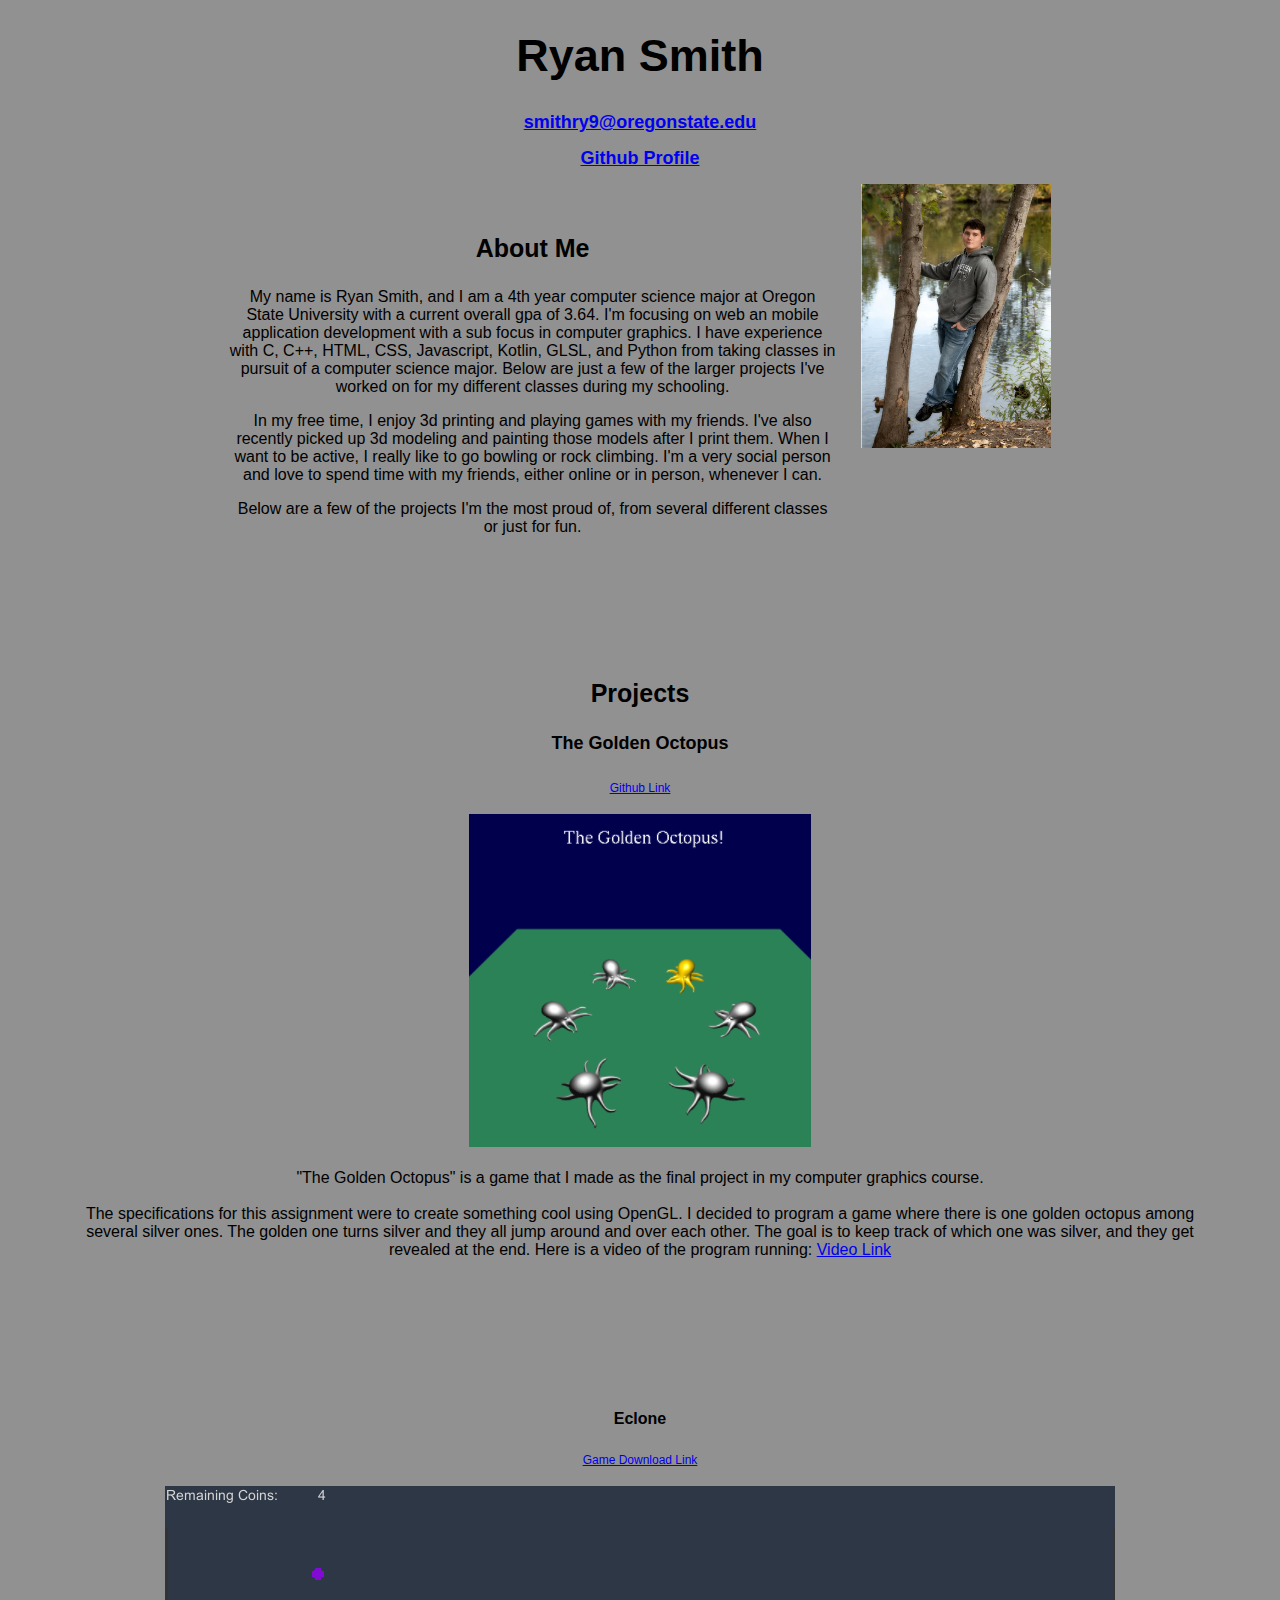
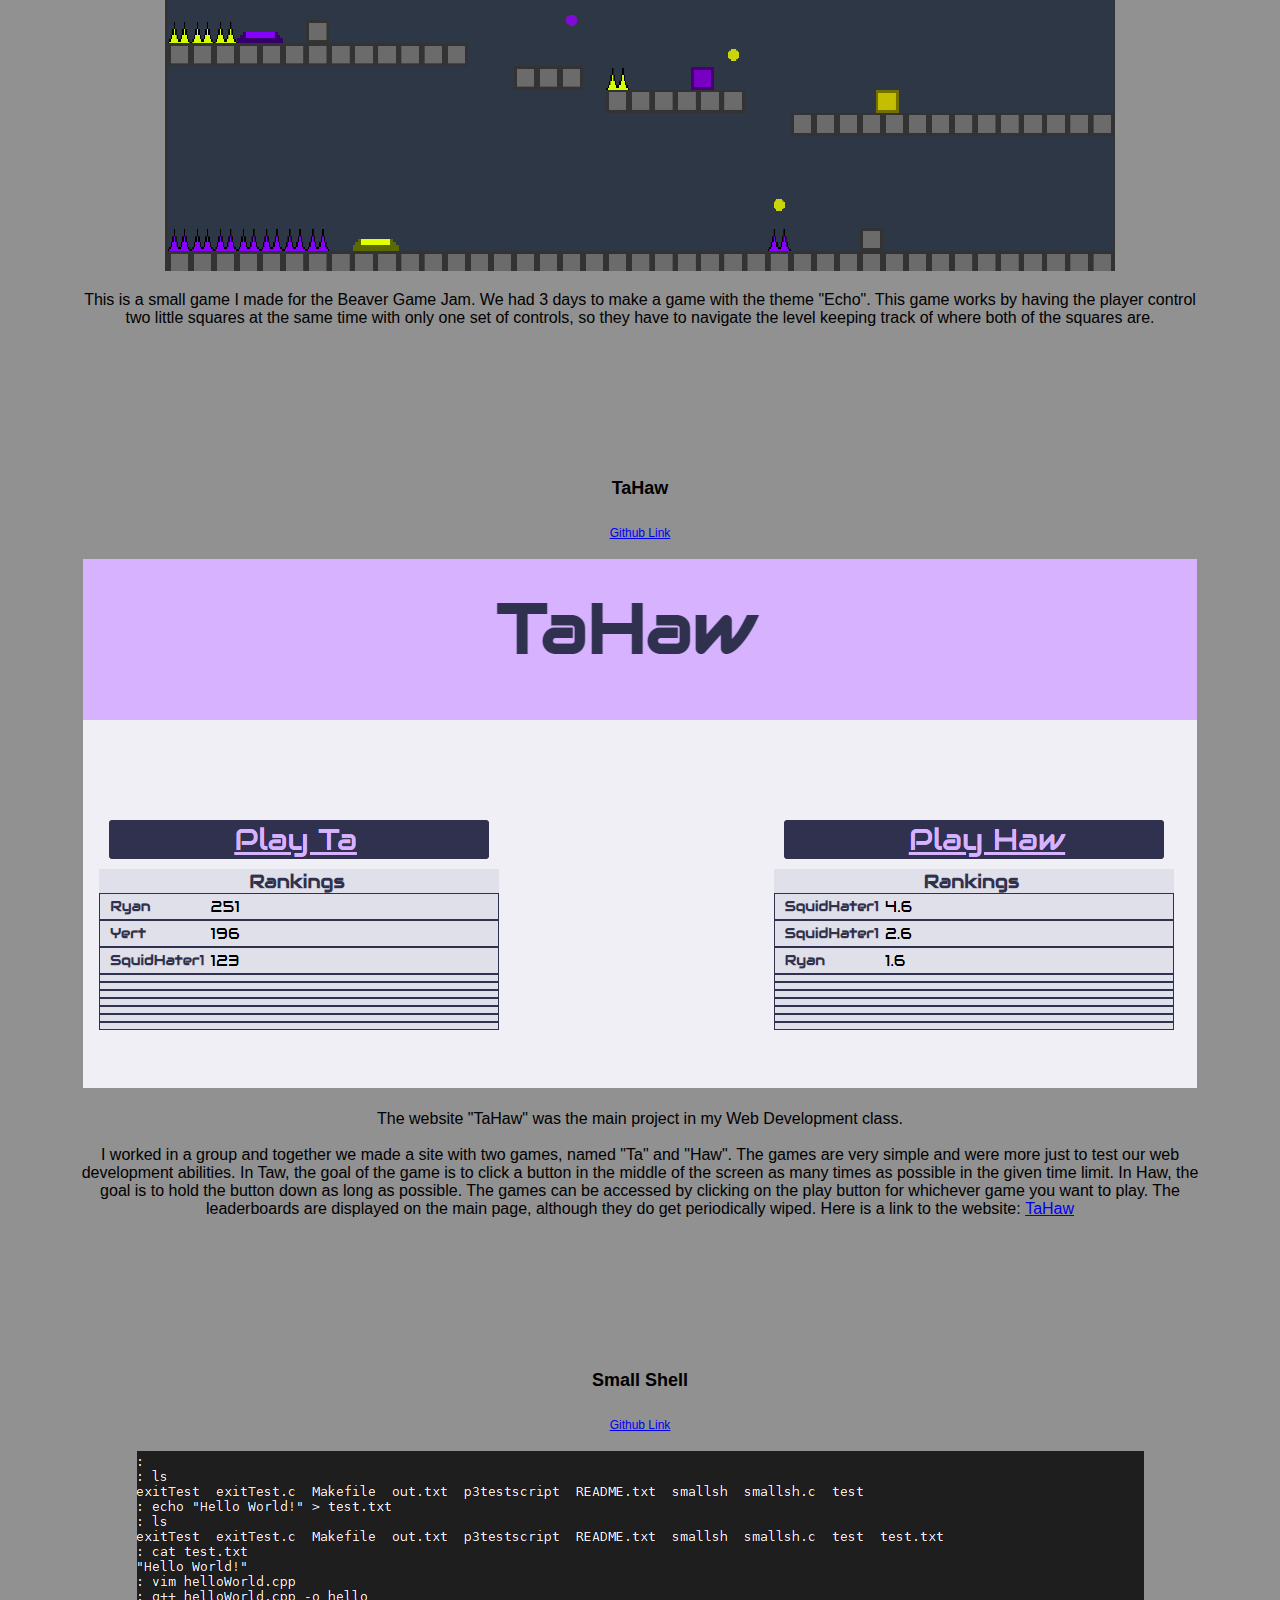
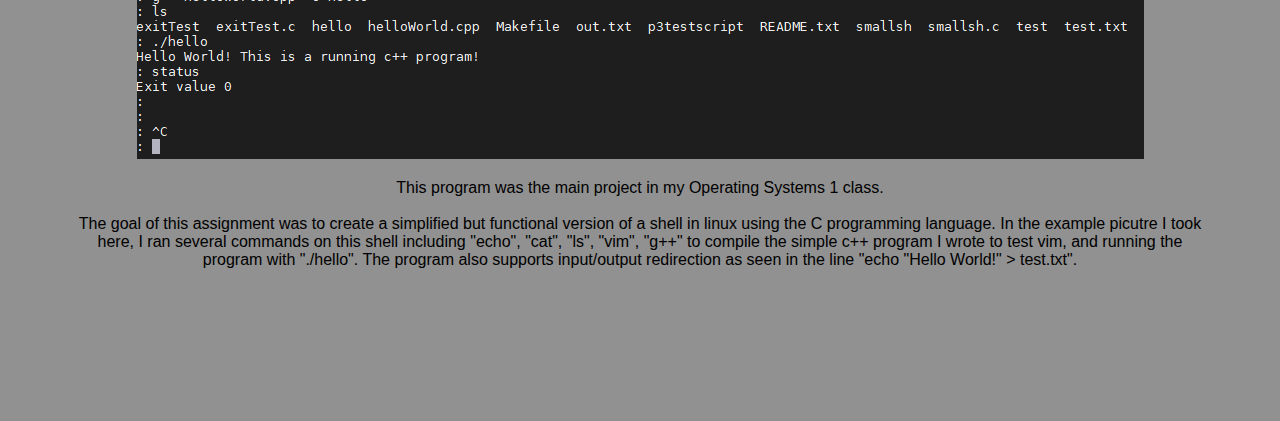
==== index.html @ 8206f14f "Update index.html" ====
<!DOCTYPE html>
<head>
    <meta charset="utf-8" />
    <title>Ryan Smith</title>
    <link rel="stylesheet" href="./style.css">
</head>
<body>

    <!--titleDiv contains my name, email, and github profile link-->
    <div id="titleDiv">
        <h1 class="mainTitle" id="myName">Ryan Smith</h1>
        <a href="mailto: smithry9@oregonstate.edu" class="link" id="emailLink">
            <h2 class="email">smithry9@oregonstate.edu</h2>
        </a>
        <a href="https://github.com/SquidHater1" class="link" id="githubLink">
            <h2 class="github">Github Profile</h2>
        </a>
    </div>

    <div class="personalInfo">
        <!--photoDiv just has the image of me in it-->
        <div id="photoDiv">
            <img src="./myPhoto.jpg" alt="Ryan Smith" id="myPhoto">
        </div>

        <!--This contains the about me section-->
        <div id="aboutMe">
            <h3 class="smallHeader">About Me</h3>

            <p class="genericText">
                    My name is Ryan Smith, and I am a 4th year computer science major at Oregon State University with a current overall gpa of 3.64. I'm focusing on web an mobile application development with a sub focus in computer graphics. I have experience with C, C++, HTML, CSS, Javascript, Kotlin, GLSL, and Python from taking classes in pursuit of a computer science major. Below are just a few of the larger projects I've worked on for my different classes during my schooling. 
            </p>
            
            <p class="genericText">
                In my free time, I enjoy 3d printing and playing games with my friends. I've also recently picked up 3d modeling and painting those models after I print them. When I want to be active, I really like to go bowling or rock climbing. I'm a very social person and love to spend time with my friends, either online or in person, whenever I can.
            </p>
            
            <p class="genericText">
                Below are a few of the projects I'm the most proud of, from several different classes or just for fun.
            </p>
        </div>
    </div>

    <!--Small title that indicated the list of projects I've done-->
    <h3 class="smallHeader">Projects</h3>


    <!--Contains my Golden Octopus Project, a link to the github for it, and a description of what it is-->
    <div class="projectDiv">
        <h4 class="projectTitle">The Golden Octopus</h4>
        <a href="https://github.com/SquidHater1/goldenOctopus" class="link" id="goldenOctopusLink">
            Github Link<br><br>
        </a>
        <img src="./goldenOctopus.png" alt="Golden Octopus" id="goldenOctopusPhoto">
        <p class="genericText inline">
                <br><br>"The Golden Octopus" is a game that I made as the final project in my computer graphics course.<br><br>
                The specifications for this assignment were to create something cool using OpenGL. I decided to program a game where there is one golden octopus among several silver ones. The golden one turns silver and they all jump around and over each other. The goal is to keep track of which one was silver, and they get revealed at the end. Here is a video of the program running: 
        </p>
        <a href="https://media.oregonstate.edu/media/t/1_5oh58zi7" class="inline">
            Video Link
        </a>
    </div>

    <!--Contains my Eclone Project, a link to the download page for it, and a description of what it is-->
    <div class="projectDiv">
        <h4 class="eclone">Eclone</h4>
        <a href="https://squidhater1.itch.io/eclone" class="link" id="projectlink">
            Game Download Link<br><br>
        </a>
        <img src="./Eclone.png" alt="Eclone" id="eclonePhoto">
        <p class="genericText">
                This is a small game I made for the Beaver Game Jam. We had 3 days to make a game with the theme "Echo". This game works by having the player control two little squares at the same time with only one set of controls, so they have to navigate the level keeping track of where both of the squares are.
        </p>
    </div>
    
    <!--Contains my TaHaw Project, a link to the github for it, and a description of what it is-->
    <div class="projectDiv">
        <h4 class="projectTitle">TaHaw</h4>
        <a href="https://github.com/SquidHater1/tahaw" class="link" id="taHawLink">
            Github Link<br><br>
        </a>
        <img src="./Tahaw.png" alt="TaHaw" id="taHawPhoto">
        <p class="genericText inline">
                <br><br>The website "TaHaw" was the main project in my Web Development class.<br><br>I worked in a group and together we made a site with two games, named "Ta" and "Haw". The games are very simple and were more just to test our web development abilities. In Taw, the goal of the game is to click a button in the middle of the screen as many times as possible in the given time limit. In Haw, the goal is to hold the button down as long as possible. The games can be accessed by clicking on the play button for whichever game you want to play. The leaderboards are displayed on the main page, although they do get periodically wiped. Here is a link to the website: 
        </p>
        <a href="http://tahaw.herokuapp.com/" class="inline">
            TaHaw
        </a>
    </div>

    <!--Contains my smallShell Project, a link to the github for it, and a description of what it is-->
    <div class="projectDiv">
        <h4 class="projectTitle">Small Shell</h4>
        <a href="https://github.com/SquidHater1/smallShell" class="link" id="smallShellLink">
            Github Link<br><br>
        </a>
        <img src="./smallshell.png" alt="Small Shell" id="smallShellPhoto">
        <p class="genericText">
                This program was the main project in my Operating Systems 1 class.<br><br>
                The goal of this assignment was to create a simplified but functional version of a shell in linux using the C programming language. In the example picutre I took here, I ran several commands on this shell including "echo", "cat", "ls", "vim", "g++" to compile the simple c++ program I wrote to test vim, and running the program with "./hello". The program also supports input/output redirection as seen in the line "echo "Hello World!" > test.txt".
        </p>
    </div>

<!--
    <div class="projectDiv">
        <h4 class="smallShell">Small Shell</h4>
        <a href="https://github.com/projectlink" class="link" id="projectlink">
            Github Link<br>
        </a>
        <img src="./smallshell.png" alt="Small Shell" id="smallShellPhoto">
        <p class="genericText">
                This program was the main project in my Operating Systems 1 class. 
        </p>
    </div>
-->
</body>

</html>
---- style.css ----
body{
    background-color: rgb(145, 145, 145);
    text-align: center;
    font-family: sans-serif;
}


.mainTitle{
    font-weight: bolder;
    font-size: 45px;
}

.link{
    font-size: 12px;
    margin-top: 1px;
}

.personalInfo{
    display:flex;
    justify-content: center;
    align-items: flex-start;
    margin-bottom: 10%;
}

#photoDiv{
    text-align: center;
    order: 1;
    max-width: 15%;
}

#myPhoto{
    width: 100%;
}

.smallHeader{
    font-weight: bold;
    font-size: 25px;
}

.inline{
    display: inline;
}

#aboutMe{
    text-align: center;
    margin-bottom: 0%;
    margin-right: 2%;
    margin-top: 2%;
    width: 48%;
    order:0;
}

.projectDiv{
    text-align: center;
    margin-left: 5%;
    margin-right: 5%;
    margin-bottom: 12%;
}

.projectTitle{
    font-weight: bold;
    font-size: 18px;
}
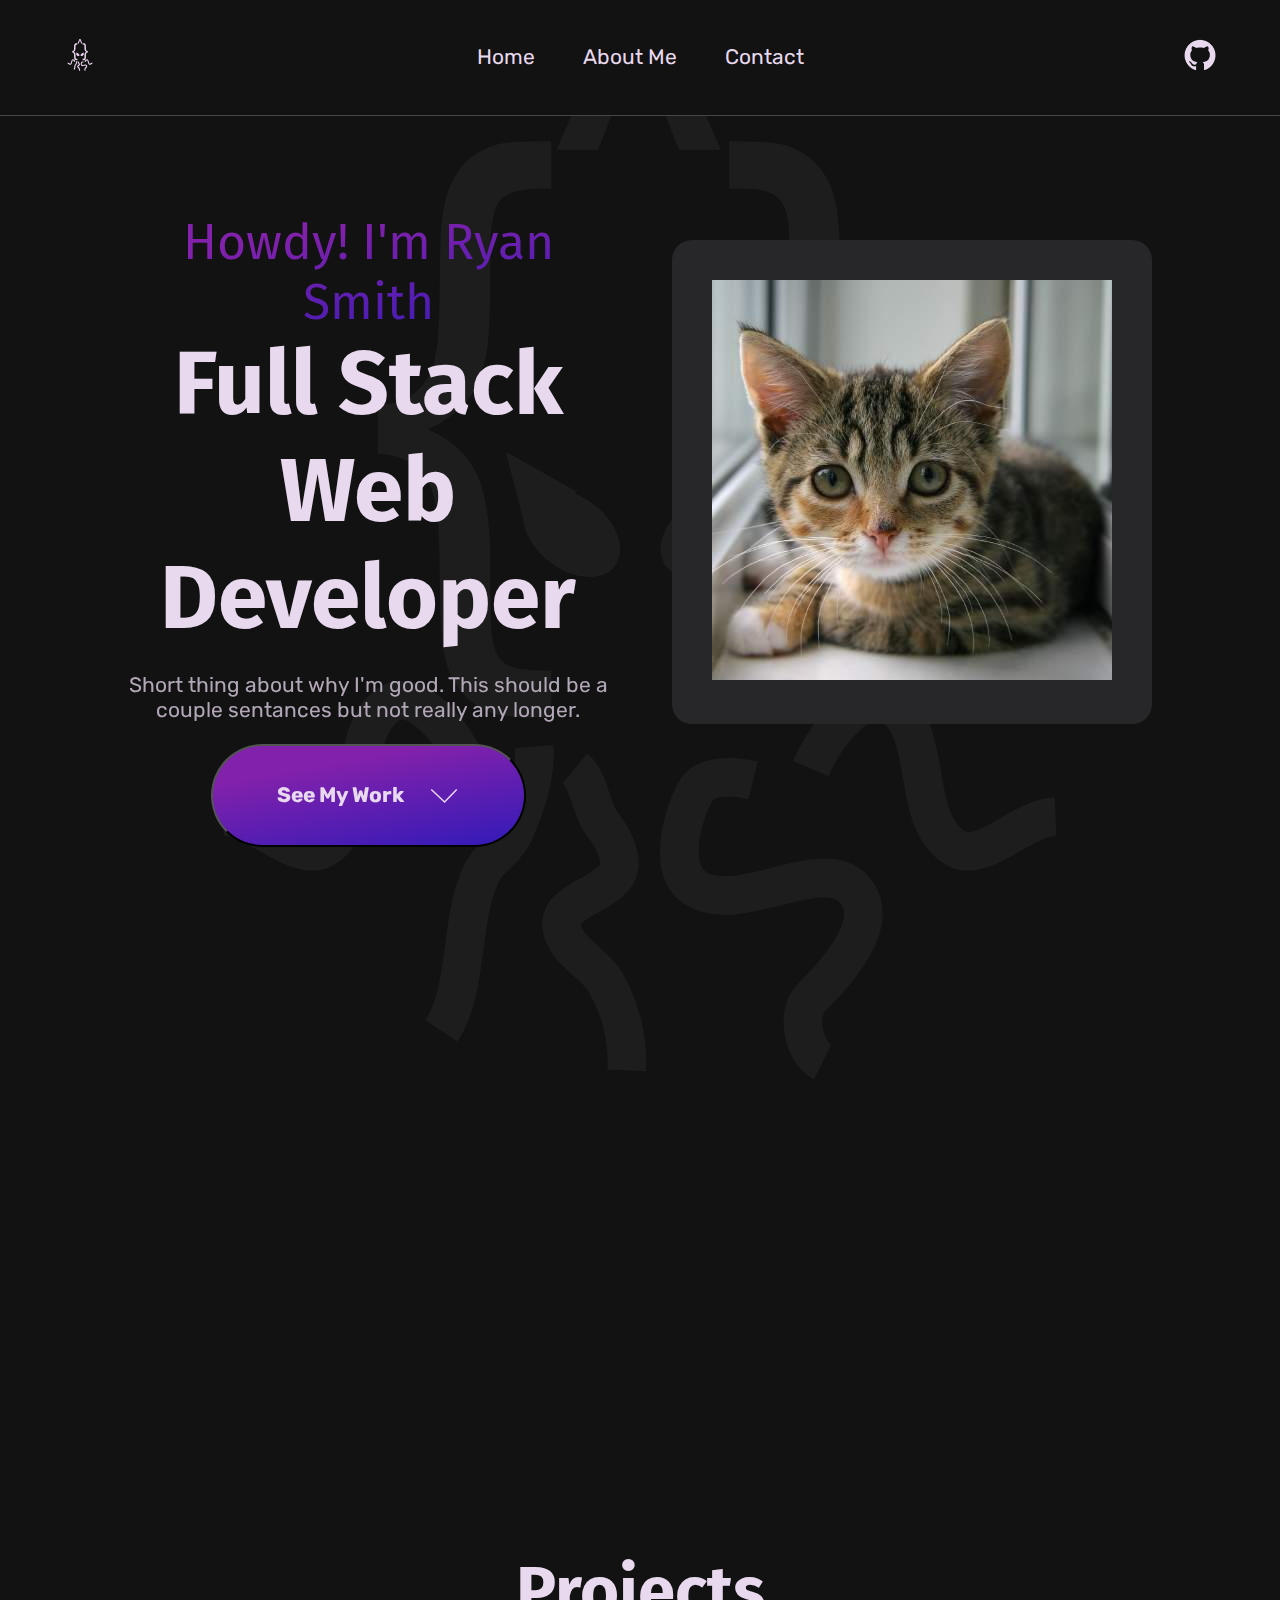
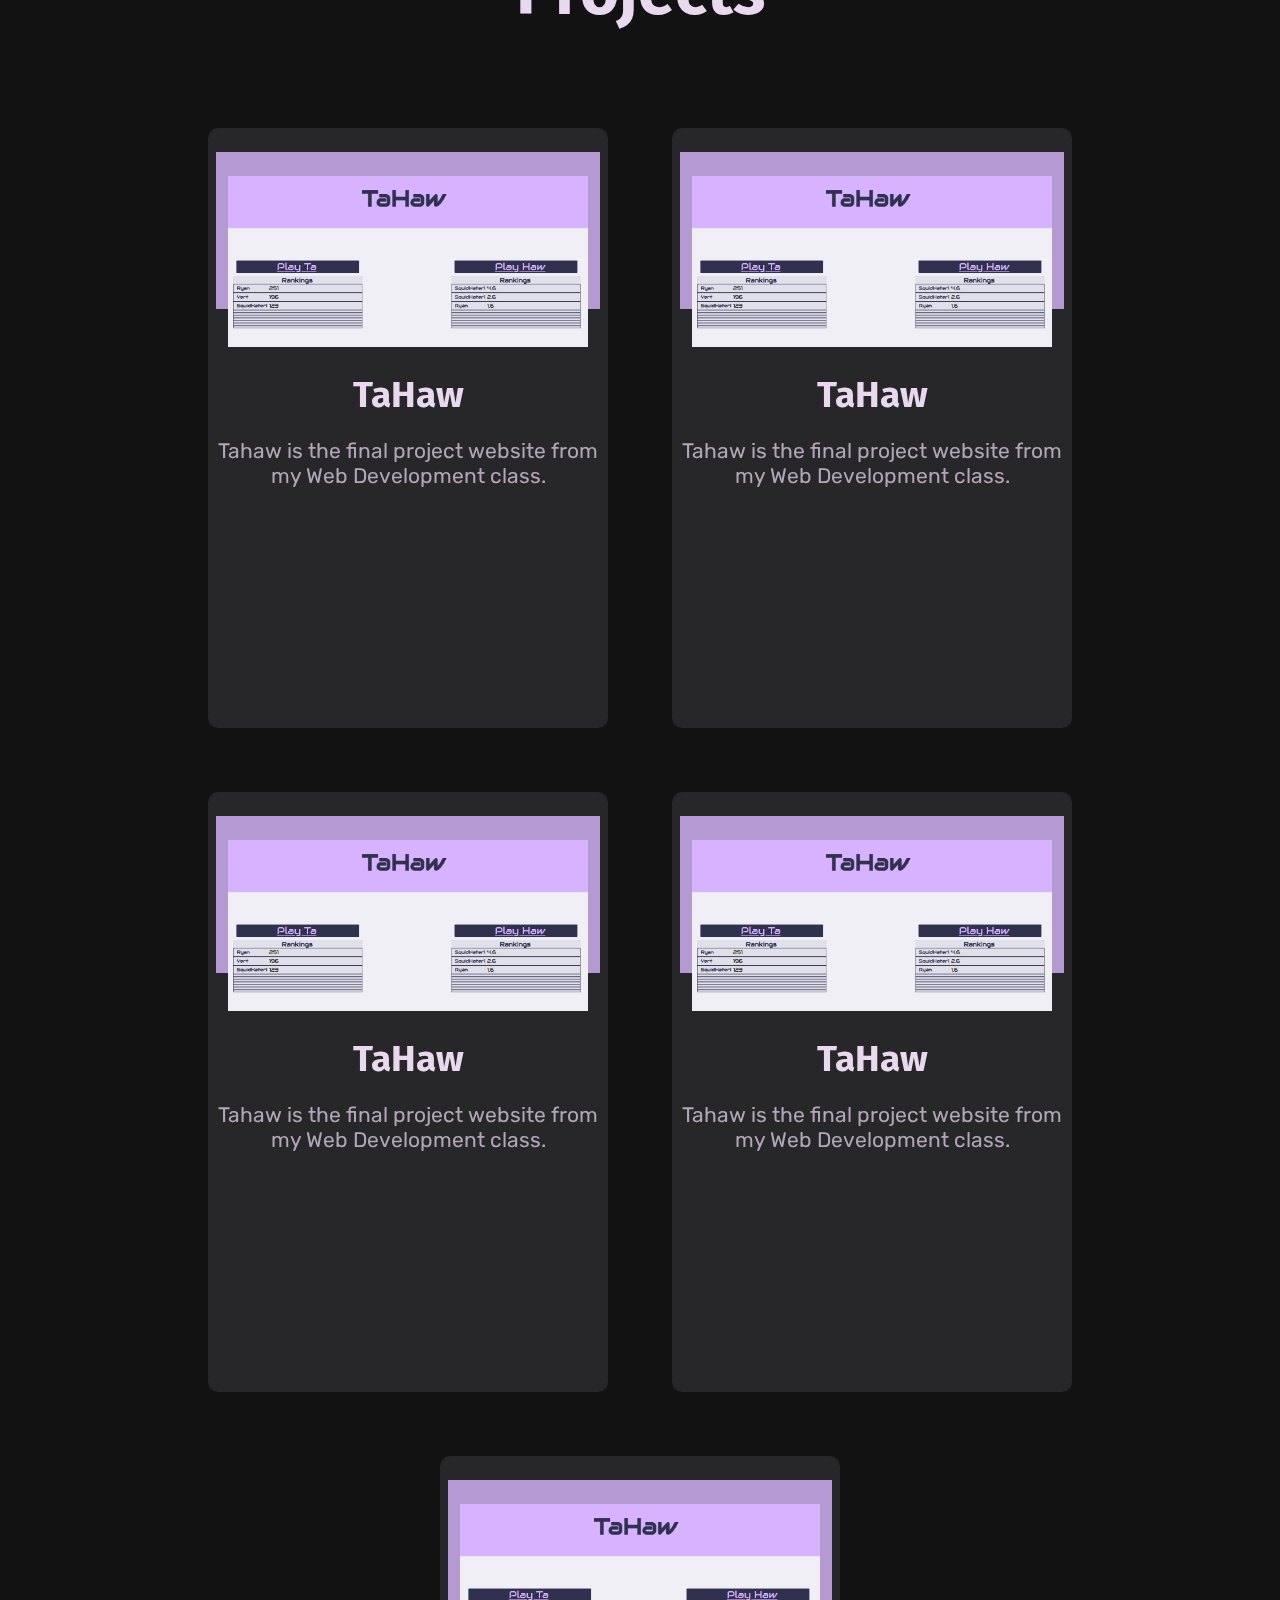
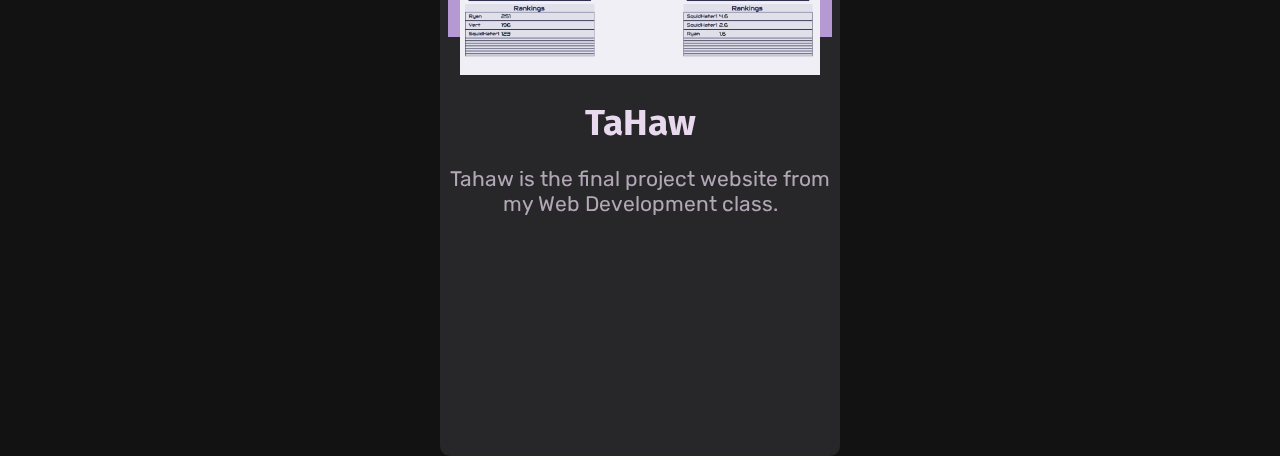
==== commit 48944369: "Redesign pt 1" ====
--- a/index.html
+++ b/index.html
@@ -2,117 +2,119 @@
 <head>
     <meta charset="utf-8" />
     <title>Ryan Smith</title>
+    <link rel="stylesheet" href="https://fonts.googleapis.com/css2?family=Rubik">
+    <link rel="stylesheet" href="https://fonts.googleapis.com/css2?family=Fira+Sans">
     <link rel="stylesheet" href="./style.css">
 </head>
 <body>
+    
+    <div class="header">
+        <a href="./index.html">
+            <img src="./squid-black.svg" alt="SquidHater1" id="myLogo">
+        </a>
 
-    <!--titleDiv contains my name, email, and github profile link-->
-    <div id="titleDiv">
-        <h1 class="mainTitle" id="myName">Ryan Smith</h1>
-        <a href="mailto: smithry9@oregonstate.edu" class="link" id="emailLink">
-            <h2 class="email">smithry9@oregonstate.edu</h2>
-        </a>
-        <a href="https://github.com/SquidHater1" class="link" id="githubLink">
-            <h2 class="github">Github Profile</h2>
+        <div class="navigation">
+            <a href="./index.html" class="navLink" id="homeLink">
+                <p class="navText">Home</p>
+            </a>
+            <a href="./about.html" class="navLink" id="aboutLink">
+                <p class="navText">About Me</p>
+            </a>
+            <a href="./contact.html" class="navLink" id="ContactLink">
+                <p class="navText">Contact</p>
+            </a>
+        </div>
+
+        <a href="https://github.com/SquidHater1">
+            <img src="./github-mark.png" alt="Github" id="githubLogo">
         </a>
     </div>
 
-    <div class="personalInfo">
-        <!--photoDiv just has the image of me in it-->
-        <div id="photoDiv">
-            <img src="./myPhoto.jpg" alt="Ryan Smith" id="myPhoto">
+    
+
+    <div class="hero">
+        <div class="homeIntro">
+            <h3 class="gradientText">Howdy! I'm Ryan Smith</h3>
+            <h1>Full Stack Web Developer</h1>
+            <p>Short thing about why I'm good. This should be a couple sentances but not really any longer.</p>
+            <button type="button" id="seeWorkButton">
+                <p class="buttonText">See My Work</p>
+                <img src="./downArrow.svg" class="buttonDownArrow">
+            </button>
         </div>
 
-        <!--This contains the about me section-->
-        <div id="aboutMe">
-            <h3 class="smallHeader">About Me</h3>
-
-            <p class="genericText">
-                    My name is Ryan Smith, and I am a 4th year computer science major at Oregon State University with a current overall gpa of 3.64. I'm focusing on web an mobile application development with a sub focus in computer graphics. I have experience with C, C++, HTML, CSS, Javascript, Kotlin, GLSL, and Python from taking classes in pursuit of a computer science major. Below are just a few of the larger projects I've worked on for my different classes during my schooling. 
-            </p>
-            
-            <p class="genericText">
-                In my free time, I enjoy 3d printing and playing games with my friends. I've also recently picked up 3d modeling and painting those models after I print them. When I want to be active, I really like to go bowling or rock climbing. I'm a very social person and love to spend time with my friends, either online or in person, whenever I can.
-            </p>
-            
-            <p class="genericText">
-                Below are a few of the projects I'm the most proud of, from several different classes or just for fun.
-            </p>
+        <div class="homePhoto">
+            <img src="./homePic.jpg" id="homePhoto">
         </div>
     </div>
 
-    <!--Small title that indicated the list of projects I've done-->
-    <h3 class="smallHeader">Projects</h3>
-
-
-    <!--Contains my Golden Octopus Project, a link to the github for it, and a description of what it is-->
-    <div class="projectDiv">
-        <h4 class="projectTitle">The Golden Octopus</h4>
-        <a href="https://github.com/SquidHater1/goldenOctopus" class="link" id="goldenOctopusLink">
-            Github Link<br><br>
-        </a>
-        <img src="./goldenOctopus.png" alt="Golden Octopus" id="goldenOctopusPhoto">
-        <p class="genericText inline">
-                <br><br>"The Golden Octopus" is a game that I made as the final project in my computer graphics course.<br><br>
-                The specifications for this assignment were to create something cool using OpenGL. I decided to program a game where there is one golden octopus among several silver ones. The golden one turns silver and they all jump around and over each other. The goal is to keep track of which one was silver, and they get revealed at the end. Here is a video of the program running: 
-        </p>
-        <a href="https://media.oregonstate.edu/media/t/1_5oh58zi7" class="inline">
-            Video Link
-        </a>
+    <div class="backgroundDiv">
+        <img src="./squid-black.svg" id="backgroundImg">
     </div>
 
-    <!--Contains my Eclone Project, a link to the download page for it, and a description of what it is-->
-    <div class="projectDiv">
-        <h4 class="eclone">Eclone</h4>
-        <a href="https://squidhater1.itch.io/eclone" class="link" id="projectlink">
-            Game Download Link<br><br>
-        </a>
-        <img src="./Eclone.png" alt="Eclone" id="eclonePhoto">
-        <p class="genericText">
-                This is a small game I made for the Beaver Game Jam. We had 3 days to make a game with the theme "Echo". This game works by having the player control two little squares at the same time with only one set of controls, so they have to navigate the level keeping track of where both of the squares are.
-        </p>
+    <div class="projectsArea">
+        <h2 id="projectsTitle">Projects</h2>
+        <div class="projectsList">
+            
+            <div class="project">
+                <div class="projectColor" id="tahawColor"></div>
+                <img src="./Tahaw.png" id="tahawImg">
+                <div id="tahawText">
+                    <a href="https://tahaw.herokuapp.com">
+                        <h4>TaHaw</h4>
+                    </a>
+                    <p>Tahaw is the final project website from my Web Development class.</p>
+                </div>
+                
+            </div>
+
+            <div class="project">
+                <div class="projectColor" id="tahawColor"></div>
+                <img src="./Tahaw.png" id="tahawImg">
+                <div id="tahawText">
+                    <a href="https://tahaw.herokuapp.com">
+                        <h4>TaHaw</h4>
+                    </a>
+                    <p>Tahaw is the final project website from my Web Development class.</p>
+                </div>
+                
+            </div>
+            <div class="project">
+                <div class="projectColor" id="tahawColor"></div>
+                <img src="./Tahaw.png" id="tahawImg">
+                <div id="tahawText">
+                    <a href="https://tahaw.herokuapp.com">
+                        <h4>TaHaw</h4>
+                    </a>
+                    <p>Tahaw is the final project website from my Web Development class.</p>
+                </div>
+                
+            </div>
+            <div class="project">
+                <div class="projectColor" id="tahawColor"></div>
+                <img src="./Tahaw.png" id="tahawImg">
+                <div id="tahawText">
+                    <a href="https://tahaw.herokuapp.com">
+                        <h4>TaHaw</h4>
+                    </a>
+                    <p>Tahaw is the final project website from my Web Development class.</p>
+                </div>
+                
+            </div>
+            <div class="project">
+                <div class="projectColor" id="tahawColor"></div>
+                <img src="./Tahaw.png" id="tahawImg">
+                <div id="tahawText">
+                    <a href="https://tahaw.herokuapp.com">
+                        <h4>TaHaw</h4>
+                    </a>
+                    <p>Tahaw is the final project website from my Web Development class.</p>
+                </div>
+                
+            </div>
+            
+        </div>
     </div>
-    
-    <!--Contains my TaHaw Project, a link to the github for it, and a description of what it is-->
-    <div class="projectDiv">
-        <h4 class="projectTitle">TaHaw</h4>
-        <a href="https://github.com/SquidHater1/tahaw" class="link" id="taHawLink">
-            Github Link<br><br>
-        </a>
-        <img src="./Tahaw.png" alt="TaHaw" id="taHawPhoto">
-        <p class="genericText inline">
-                <br><br>The website "TaHaw" was the main project in my Web Development class.<br><br>I worked in a group and together we made a site with two games, named "Ta" and "Haw". The games are very simple and were more just to test our web development abilities. In Taw, the goal of the game is to click a button in the middle of the screen as many times as possible in the given time limit. In Haw, the goal is to hold the button down as long as possible. The games can be accessed by clicking on the play button for whichever game you want to play. The leaderboards are displayed on the main page, although they do get periodically wiped. Here is a link to the website: 
-        </p>
-        <a href="http://tahaw.herokuapp.com/" class="inline">
-            TaHaw
-        </a>
-    </div>
-
-    <!--Contains my smallShell Project, a link to the github for it, and a description of what it is-->
-    <div class="projectDiv">
-        <h4 class="projectTitle">Small Shell</h4>
-        <a href="https://github.com/SquidHater1/smallShell" class="link" id="smallShellLink">
-            Github Link<br><br>
-        </a>
-        <img src="./smallshell.png" alt="Small Shell" id="smallShellPhoto">
-        <p class="genericText">
-                This program was the main project in my Operating Systems 1 class.<br><br>
-                The goal of this assignment was to create a simplified but functional version of a shell in linux using the C programming language. In the example picutre I took here, I ran several commands on this shell including "echo", "cat", "ls", "vim", "g++" to compile the simple c++ program I wrote to test vim, and running the program with "./hello". The program also supports input/output redirection as seen in the line "echo "Hello World!" > test.txt".
-        </p>
-    </div>
-
-<!--
-    <div class="projectDiv">
-        <h4 class="smallShell">Small Shell</h4>
-        <a href="https://github.com/projectlink" class="link" id="projectlink">
-            Github Link<br>
-        </a>
-        <img src="./smallshell.png" alt="Small Shell" id="smallShellPhoto">
-        <p class="genericText">
-                This program was the main project in my Operating Systems 1 class. 
-        </p>
-    </div>
--->
 </body>
 
 </html>
--- a/style.css
+++ b/style.css
@@ -1,63 +1,302 @@
+:root{
+    --primary: #8221AB;
+    --secondary: #321AB8;
+    --mainBackground: #121212;
+    --white: #E8D9EE;
+    --white75: #B2A7B7;
+    --white50: #7D7680;
+    --white25: #484449;
+    --white10: #272628;
+    --white5: #1D1C1D;
+    --error: #D81639;
+}
+
+html, body{
+    margin:0px;
+    padding:0px;
+}
+
 body{
-    background-color: rgb(145, 145, 145);
+    background-color: var(--mainBackground);
+}
+
+a{
+    color: var(--white);
+    text-decoration: none;
+}
+
+a :hover{
+    text-decoration: underline;
+}
+
+h1, h2, h3, h4, h5, h6{
+    font-family: "Fira Sans", sans-serif;
+    color: var(--white);
+    font-weight: bold;
+    margin: 0px;
+    padding: 0px;
+}
+
+h1{
+    font-size: 89px;
+    line-height: 106.8px;
+}
+
+h2{
+    font-size:67px;
+    line-height: 80.4px;
+}
+
+h3{
+    font-size:50px;
+    font-weight: normal;
+    line-height: 60px;
+}
+
+h4{
+    font-size:37px;
+    line-height: 44.4px;
+}
+
+h5{
+    font-size:28px;
+    line-height: 33.6px;
+}
+
+h6{
+    font-size:21px;
+    line-height: 25.2px;
+}
+
+p{
+    color: var(--white75);
+    font-size: 21px;
+    font-family: "Rubik", sans-serif;
+    line-height: 24.9px;
+}
+
+.backgroundDiv{
+    display: flex;
+    justify-content: center;
+    align-items: center;
+    position: fixed;
+    top: 0px;
+    width: 100%;
+    z-index: -1;
+}
+
+#backgroundImg{
+    width: 1080px;
+    height: 1080px;
+    filter: invert(11%) sepia(0%) saturate(2648%) hue-rotate(357deg) brightness(89%) contrast(96%);
+}
+
+.header{
+    padding-top: 24px;
+    padding-bottom:24px;
+    padding-left: 64px;
+    padding-right: 64px;
+    display: flex;
+    justify-content: space-between;
+    align-items: center;
+    align-content: center;
+    border-bottom: 1px solid var(--white25);
+    background-color: var(--mainBackground);
+    position: sticky;
+    top: 0px;
+    z-index: 1;
+}
+
+.navigation{
+    display: flex;
+}
+
+#myLogo{
+    width: 32px;
+    height: 32px;
+    filter: invert(96%) sepia(2%) saturate(5751%) hue-rotate(201deg) brightness(91%) contrast(107%);
+}
+
+.navLink{
+    text-decoration: none;
+    padding-left: 24px;
+    padding-right: 24px;
+}
+
+.navText{
+    color: var(--white);
+}
+
+#githubLogo{
+    width: 32px;
+    height: 32px;
+}
+
+.hero{
+    display: flex;
+    justify-content: space-between;
+    padding-left:128px;
+    padding-right: 128px;;
+    padding-top: 96px;
+    align-items: center;
+    padding-bottom: 800px;
+    gap: 64px;
+}
+
+.homeIntro{
+    display: flex;
+    flex-direction: column;
+    width: 640px;
+    height: 540px;
+    justify-content: space-evenly;
+    align-items: center;
     text-align: center;
-    font-family: sans-serif;
-}
-
-
-.mainTitle{
-    font-weight: bolder;
-    font-size: 45px;
-}
-
-.link{
-    font-size: 12px;
-    margin-top: 1px;
-}
-
-.personalInfo{
-    display:flex;
+}
+
+.gradientText{
+    background-image: linear-gradient(170deg, rgba(130,33,171,1) 25%, rgba(50,26,184,1) 100%);
+    background-clip: text;
+    -webkit-background-clip: text;
+    color: transparent;
+    width:fit-content;
+}
+
+#seeWorkButton{
+    display: flex;
     justify-content: center;
-    align-items: flex-start;
-    margin-bottom: 10%;
-}
-
-#photoDiv{
+    align-items: center;
+    padding-left: 64px;
+    padding-right: 64px;
+    padding-top: 16px;
+    padding-bottom: 16px;
+    border-radius: 100px;
+    background: rgb(130,33,171);
+    background: linear-gradient(170deg, rgba(130,33,171,1) 25%, rgba(50,26,184,1) 100%);
+}
+
+.buttonText{
+    color: var(--white);
+    font-weight: bold;
+}
+
+.buttonDownArrow{
+    width: 32px;
+    height: 32px;
+    padding-left: 24px;
+    filter: invert(96%) sepia(2%) saturate(5751%) hue-rotate(201deg) brightness(91%) contrast(107%);
+}
+
+.homePhoto{
+    background-color: var(--white10);
+    width: 400px;
+    padding: 40px;
+    border-radius: 20px;
+}
+
+.projectsArea{
+    display: flex;
+    flex-direction: column;
+    justify-content:space-between;
+    align-items: center;
+    padding-left: 64px;
+    padding-right: 64px;
+}
+
+
+.projectsList{
+    padding-top: 96px;
+    display: flex;
+    flex-wrap: wrap;
+    width: 100%;
+    justify-content: center;
+    align-items: center;
+    gap: 64px;
+}
+
+.project{
+    width: 400px;
+    height: 600px;
+    background-color: var(--white10);
+    border-radius: 10px;
+    display: flex;
+    flex-direction: column;
+    justify-content: flex-start;
+    align-items: center;
+}
+
+.projectColor{
+    margin-top: 24px;
+    width: 384px;
+    height: 157px;
+    background-color: white;
+}
+
+
+#tahawColor{
+    background-color: #B599D2;
+}
+
+#tahawImg{
+    width: 360px;
+    position: absolute;
+    margin-top: 48px;
+}
+
+#tahawText{
+    margin-top: 64px;
     text-align: center;
-    order: 1;
-    max-width: 15%;
-}
-
-#myPhoto{
+}
+
+
+
+
+#aboutHero{
+    flex-direction: column;
+    padding-bottom: 0px;
+}
+
+#aboutHeroContent{
     width: 100%;
-}
-
-.smallHeader{
+    display: flex;
+    justify-content: space-between;
+    padding-left:0px;
+    padding-right: 0px;
+    align-items: center;
+}
+
+#relevantSkills{
+    width: 480px;
+    height: 480px;
+    background-color: var(--white10);
+    border-radius: 20px;
+}
+
+#relevantSkillsContent{
+    text-align: center;
+    margin-top: 16px;
+}
+
+ul#relevantSkillsList{
+    text-align: left;
+    font-family: "Fira Sans", sans-serif;
+    color: var(--white);
     font-weight: bold;
-    font-size: 25px;
-}
-
-.inline{
-    display: inline;
-}
-
-#aboutMe{
-    text-align: center;
-    margin-bottom: 0%;
-    margin-right: 2%;
-    margin-top: 2%;
-    width: 48%;
-    order:0;
-}
-
-.projectDiv{
-    text-align: center;
-    margin-left: 5%;
-    margin-right: 5%;
-    margin-bottom: 12%;
-}
-
-.projectTitle{
-    font-weight: bold;
-    font-size: 18px;
-}
+    font-size:21px;
+    line-height: 30.2px;
+    margin-top: 48px;
+    margin-left: 32px;
+}
+
+#aboutMeText{
+    width: 480px;
+    height: 480px;
+    
+}
+#aboutMeP{
+    margin: 0px;
+    padding: 0px;
+}
+
+#osuLogo{
+    width: 192px;
+}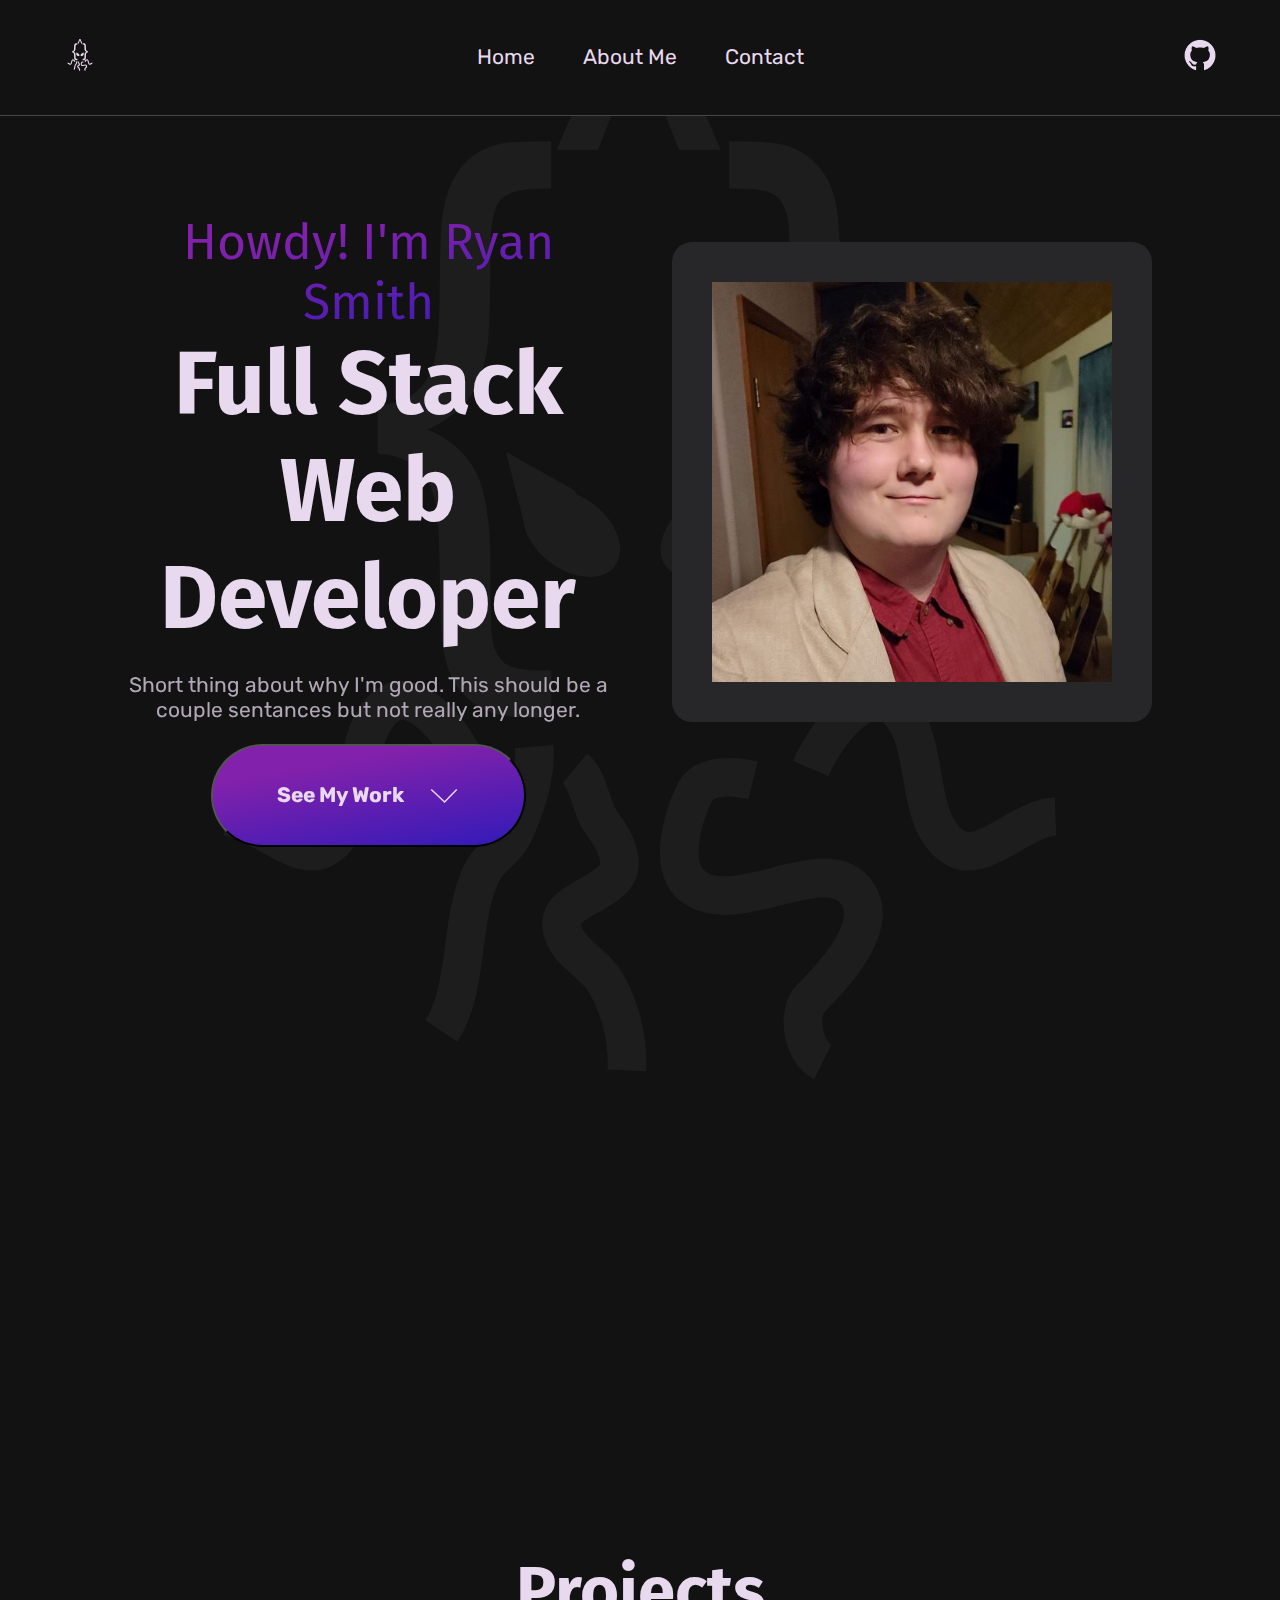
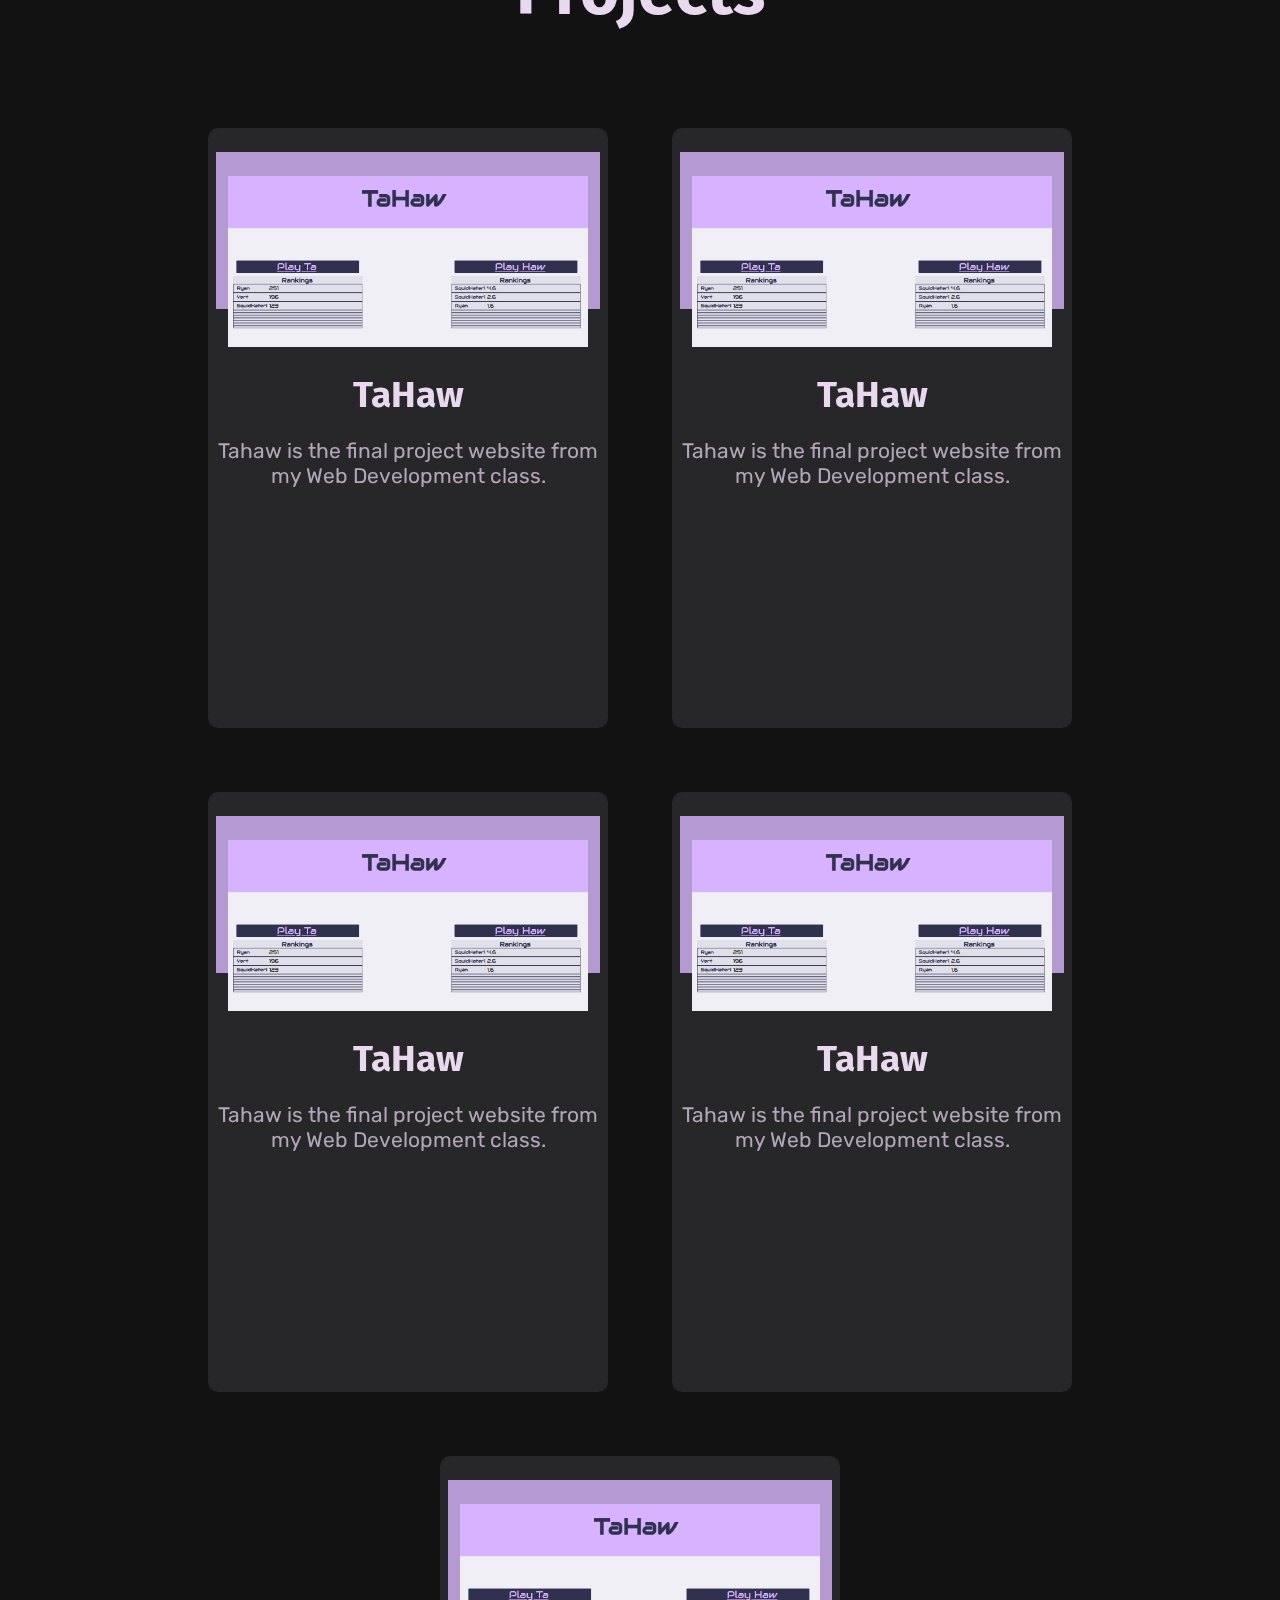
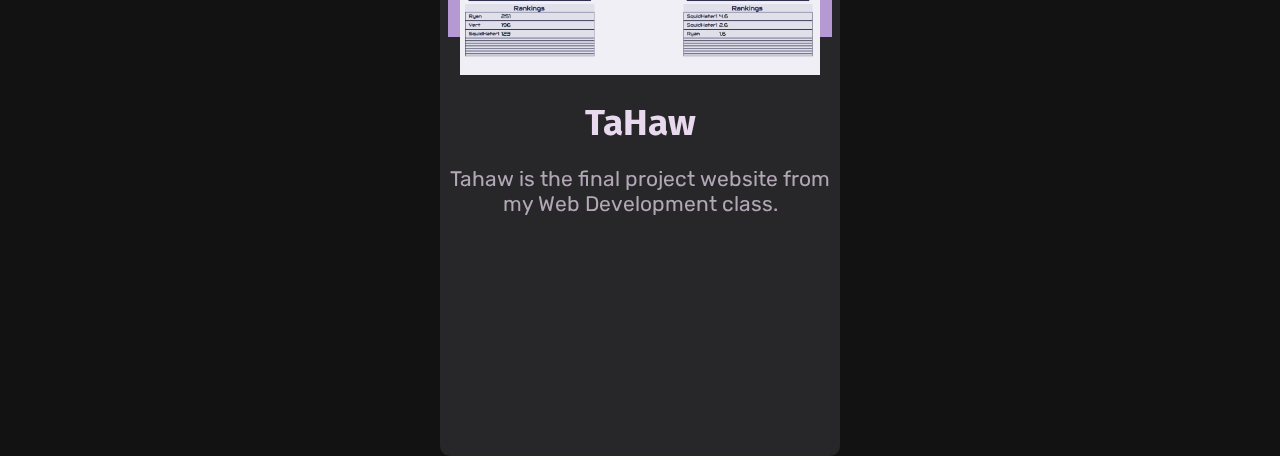
==== commit e652cce2: "Changed placeholder photo and added blank contact page" ====
--- a/index.html
+++ b/index.html
@@ -43,9 +43,7 @@
             </button>
         </div>
 
-        <div class="homePhoto">
-            <img src="./homePic.jpg" id="homePhoto">
-        </div>
+        <img src="./homePic.jpg" id="homePhoto">
     </div>
 
     <div class="backgroundDiv">
--- a/style.css
+++ b/style.css
@@ -186,9 +186,10 @@
     filter: invert(96%) sepia(2%) saturate(5751%) hue-rotate(201deg) brightness(91%) contrast(107%);
 }
 
-.homePhoto{
+#homePhoto{
     background-color: var(--white10);
     width: 400px;
+    height: 400px;
     padding: 40px;
     border-radius: 20px;
 }
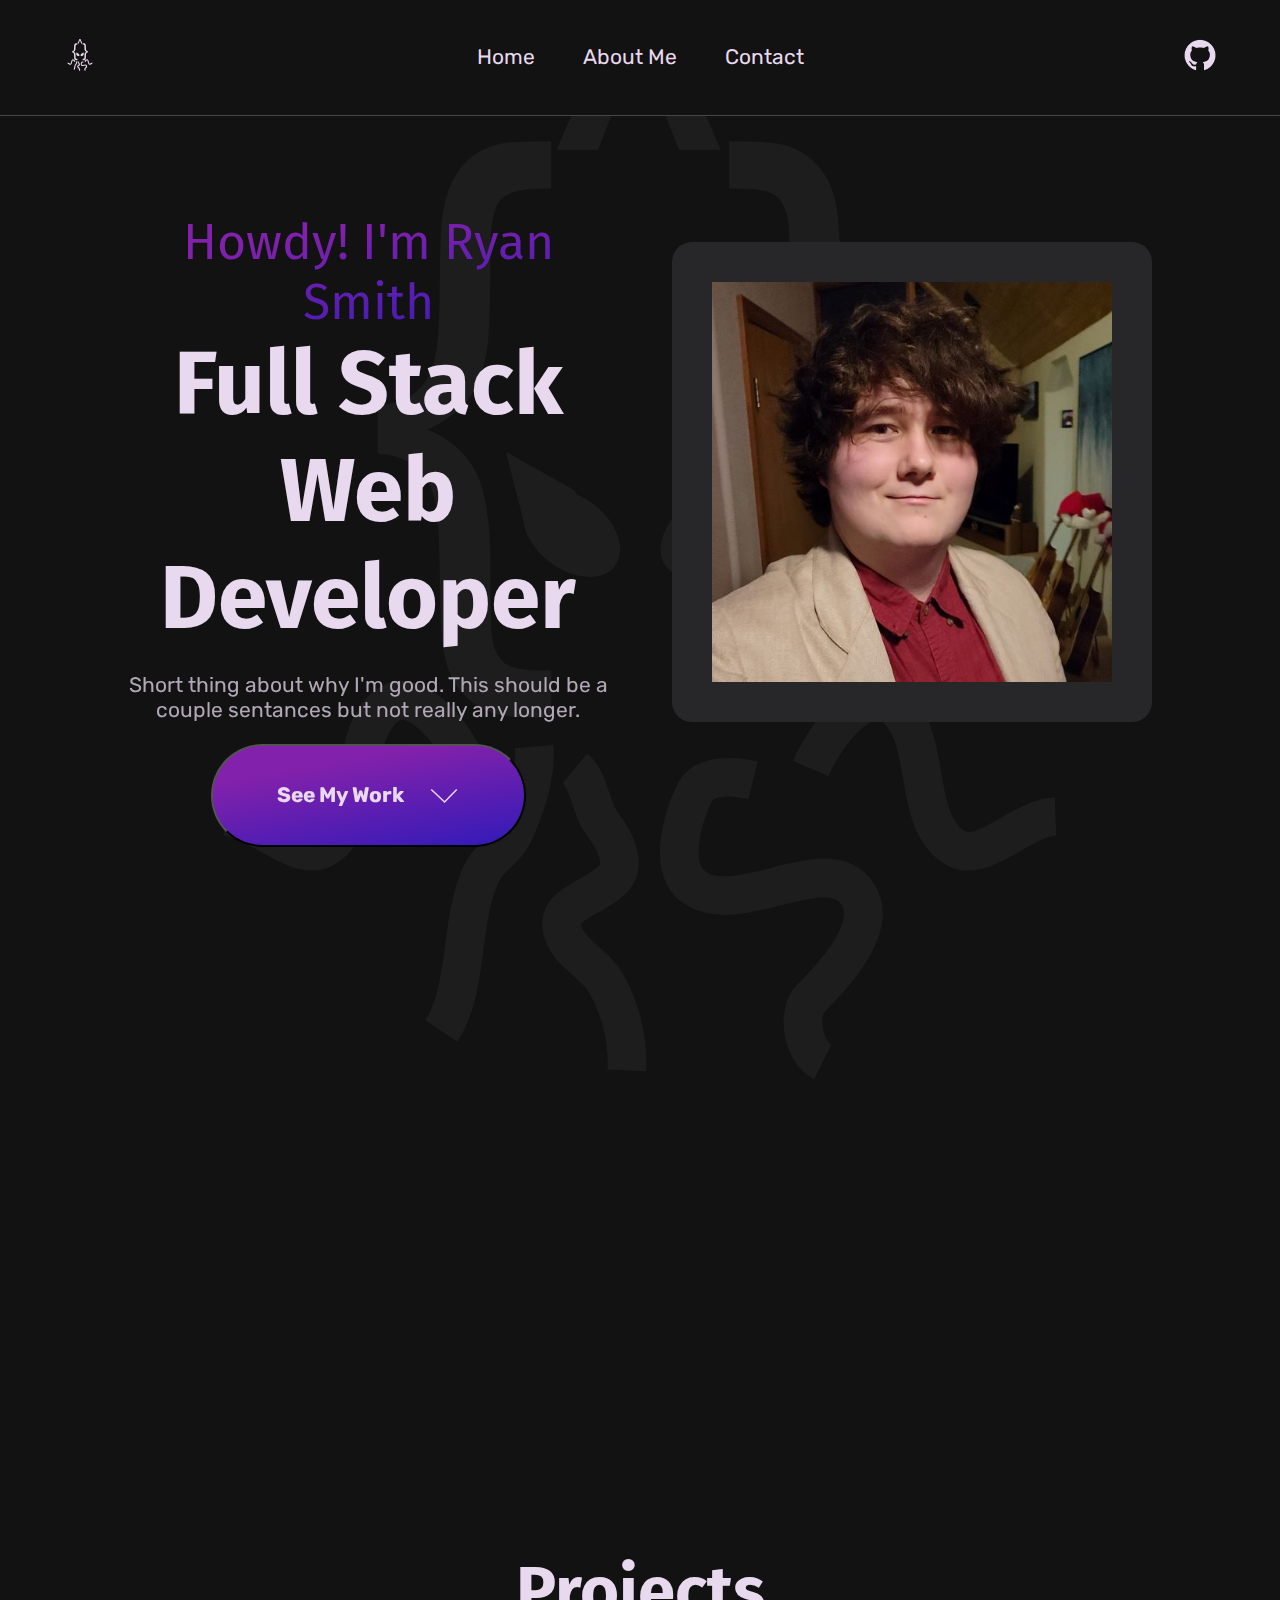
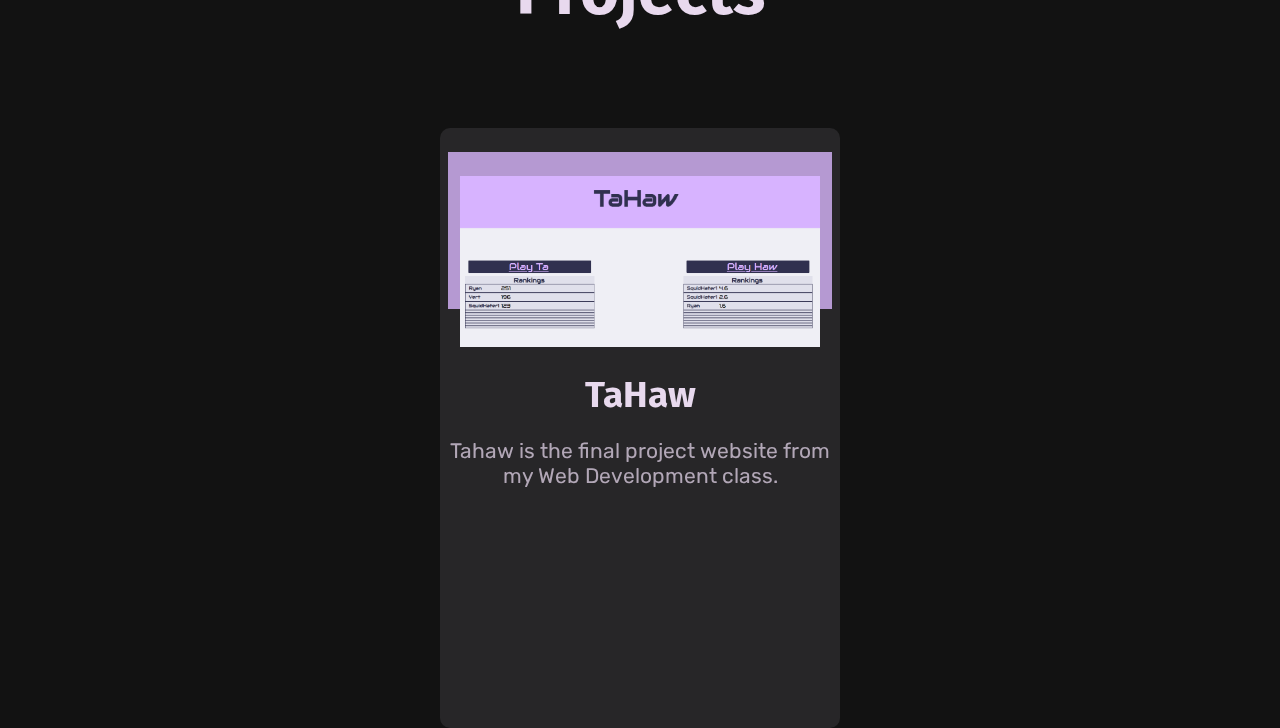
==== commit 6c9208a7: "Added form and started js" ====
--- a/index.html
+++ b/index.html
@@ -5,6 +5,8 @@
     <link rel="stylesheet" href="https://fonts.googleapis.com/css2?family=Rubik">
     <link rel="stylesheet" href="https://fonts.googleapis.com/css2?family=Fira+Sans">
     <link rel="stylesheet" href="./style.css">
+    <link rel="icon" href="./squid-black.svg">
+    <script src="./index.js" charset="utf-8" defer></script>
 </head>
 <body>
     
@@ -56,8 +58,8 @@
             
             <div class="project">
                 <div class="projectColor" id="tahawColor"></div>
-                <img src="./Tahaw.png" id="tahawImg">
-                <div id="tahawText">
+                <img src="./Tahaw.png" class="projectImg">
+                <div class="projectText">
                     <a href="https://tahaw.herokuapp.com">
                         <h4>TaHaw</h4>
                     </a>
@@ -66,50 +68,7 @@
                 
             </div>
 
-            <div class="project">
-                <div class="projectColor" id="tahawColor"></div>
-                <img src="./Tahaw.png" id="tahawImg">
-                <div id="tahawText">
-                    <a href="https://tahaw.herokuapp.com">
-                        <h4>TaHaw</h4>
-                    </a>
-                    <p>Tahaw is the final project website from my Web Development class.</p>
-                </div>
-                
-            </div>
-            <div class="project">
-                <div class="projectColor" id="tahawColor"></div>
-                <img src="./Tahaw.png" id="tahawImg">
-                <div id="tahawText">
-                    <a href="https://tahaw.herokuapp.com">
-                        <h4>TaHaw</h4>
-                    </a>
-                    <p>Tahaw is the final project website from my Web Development class.</p>
-                </div>
-                
-            </div>
-            <div class="project">
-                <div class="projectColor" id="tahawColor"></div>
-                <img src="./Tahaw.png" id="tahawImg">
-                <div id="tahawText">
-                    <a href="https://tahaw.herokuapp.com">
-                        <h4>TaHaw</h4>
-                    </a>
-                    <p>Tahaw is the final project website from my Web Development class.</p>
-                </div>
-                
-            </div>
-            <div class="project">
-                <div class="projectColor" id="tahawColor"></div>
-                <img src="./Tahaw.png" id="tahawImg">
-                <div id="tahawText">
-                    <a href="https://tahaw.herokuapp.com">
-                        <h4>TaHaw</h4>
-                    </a>
-                    <p>Tahaw is the final project website from my Web Development class.</p>
-                </div>
-                
-            </div>
+            
             
         </div>
     </div>
--- a/style.css
+++ b/style.css
@@ -68,7 +68,7 @@
     line-height: 25.2px;
 }
 
-p{
+p, .formText{
     color: var(--white75);
     font-size: 21px;
     font-family: "Rubik", sans-serif;
@@ -161,7 +161,7 @@
     width:fit-content;
 }
 
-#seeWorkButton{
+#seeWorkButton, #submitFormButton{
     display: flex;
     justify-content: center;
     align-items: center;
@@ -237,13 +237,13 @@
     background-color: #B599D2;
 }
 
-#tahawImg{
+.projectImg{
     width: 360px;
     position: absolute;
     margin-top: 48px;
 }
 
-#tahawText{
+.projectText{
     margin-top: 64px;
     text-align: center;
 }
@@ -254,6 +254,8 @@
 #aboutHero{
     flex-direction: column;
     padding-bottom: 0px;
+    padding-left: 256px;
+    padding-right: 256px;
 }
 
 #aboutHeroContent{
@@ -272,6 +274,13 @@
     border-radius: 20px;
 }
 
+#relevantSkillsTitleDiv{
+    display: flex;
+    justify-content: center;
+    align-items: center;
+    gap: 24px;
+}
+
 #relevantSkillsContent{
     text-align: center;
     margin-top: 16px;
@@ -299,5 +308,56 @@
 }
 
 #osuLogo{
-    width: 192px;
+    width: 64px;
+}
+
+#contactFormDiv{
+    margin-top: 96px;
+    background-color: var(--white10);
+    margin-left: 480px;
+    margin-right: 480px;
+    display: flex;
+    flex-direction: column;
+    justify-content: center;
+    align-items: center;
+    padding-top: 32px;
+    padding-bottom: 32px;
+    min-width: 512px;
+    border-radius: 20px;
+}
+
+#contactForm{
+    display: flex;
+    flex-direction: column;
+    width: 64%;
+}
+
+input[type=text], input[type=email], input[type="tel:123-456-7890"]{
+    background-color: var(--white);
+    border-radius: 4px;
+    border: 4px solid;
+    border-color: var(--white);
+    width: 100%;
+    height: 40px;
+    margin-bottom: 24px;
+}
+
+input[type=text]:focus, input[type=email]:focus, input[type="tel:123-456-7890"]:focus{
+    border-color: var(--primary);
+}
+
+input:required:not(:focus):not(:placeholder-shown):invalid{
+    border-color: var(--error);
+}
+
+.formText{
+    color: var(--white75);
+    margin-top: 24px;
+}
+
+#submitFormButton{
+    margin-top: 24px;
+    margin-bottom: 24px;
+    width: 50%;
+    align-self: center;
 }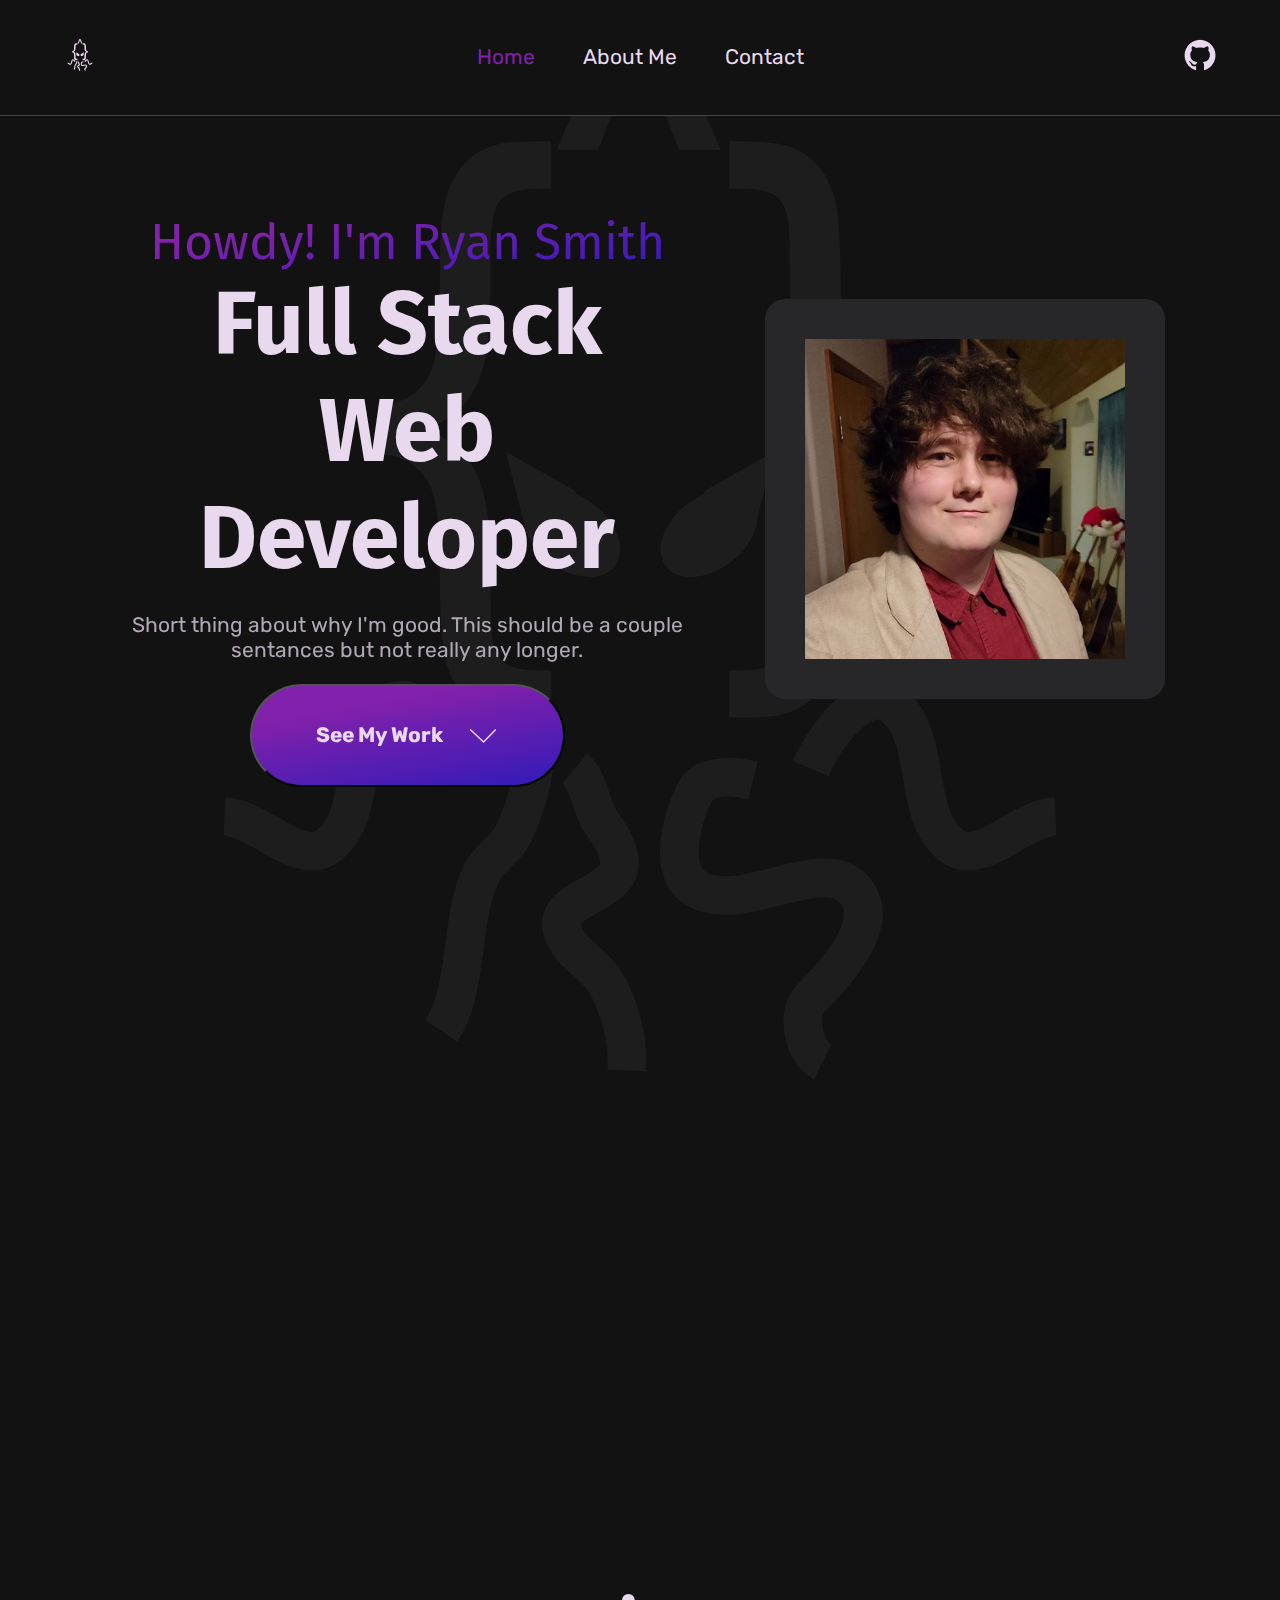
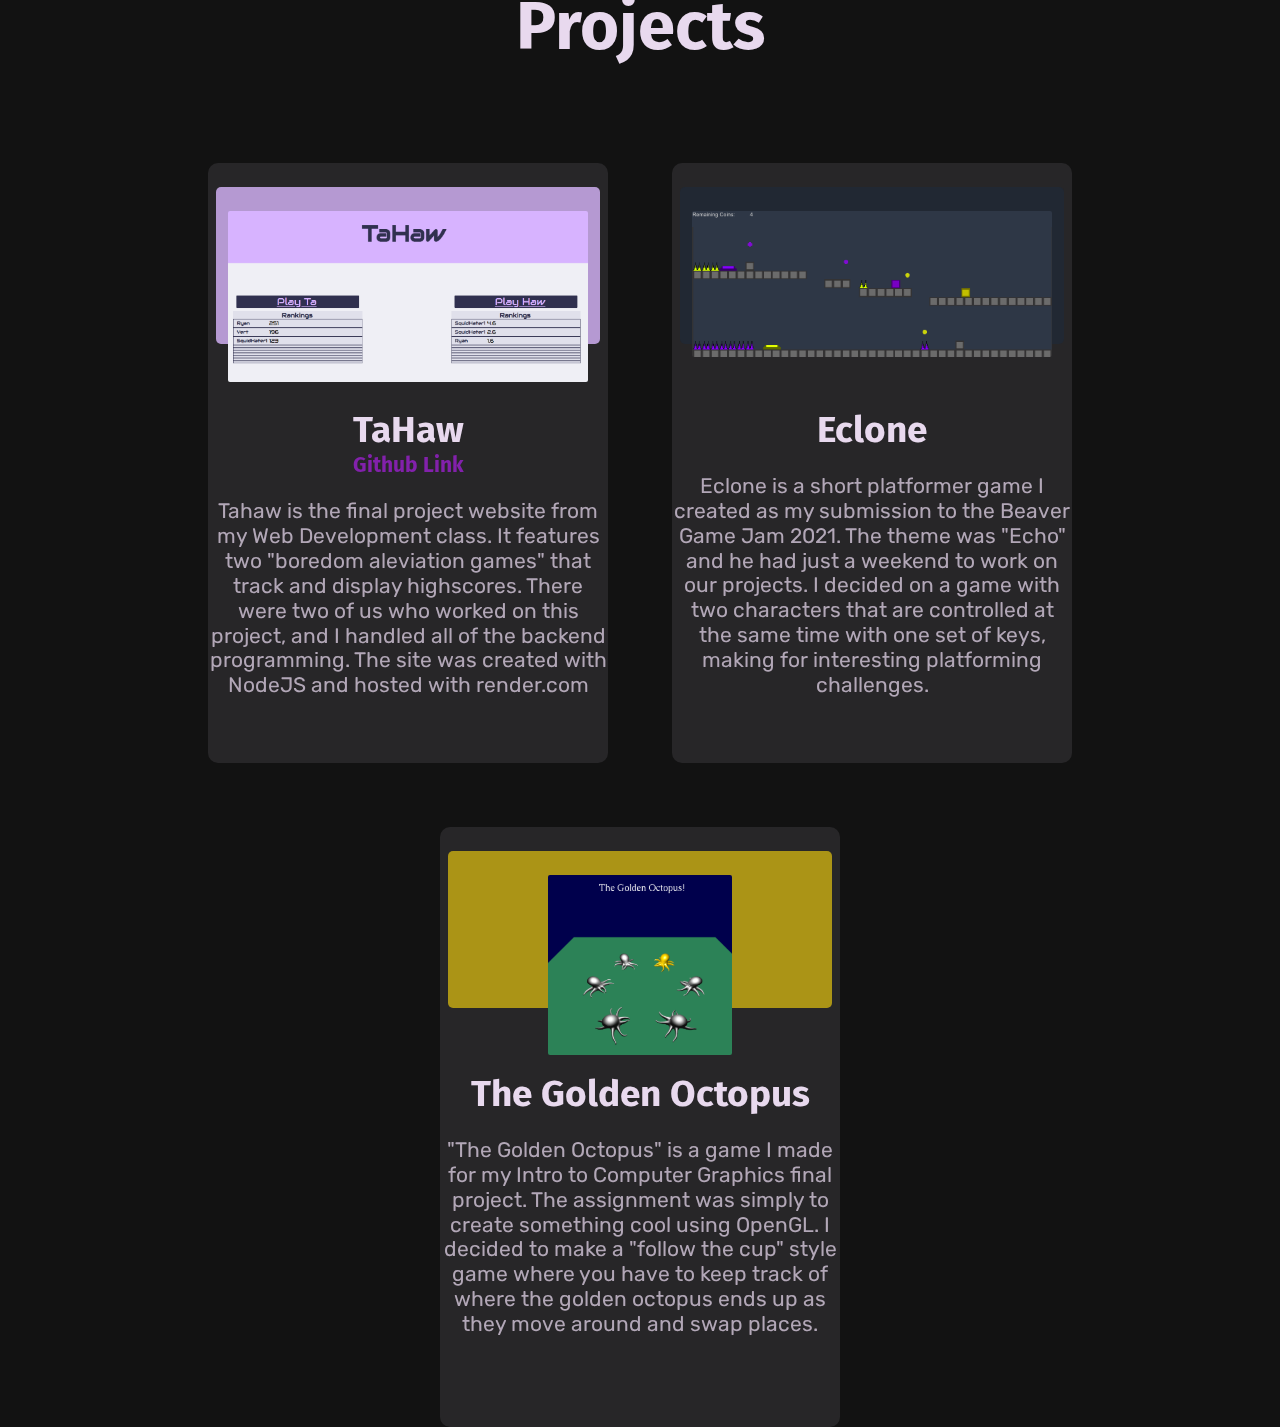
==== commit 42670b4e: "Made better on small screens and more js" ====
--- a/index.html
+++ b/index.html
@@ -1,11 +1,12 @@
 <!DOCTYPE html>
 <head>
     <meta charset="utf-8" />
+    <meta name="viewport" content="width=device-width, initial-scale=1.0">
     <title>Ryan Smith</title>
     <link rel="stylesheet" href="https://fonts.googleapis.com/css2?family=Rubik">
     <link rel="stylesheet" href="https://fonts.googleapis.com/css2?family=Fira+Sans">
     <link rel="stylesheet" href="./style.css">
-    <link rel="icon" href="./squid-black.svg">
+    <link rel="icon" href="./squidIcon.ico">
     <script src="./index.js" charset="utf-8" defer></script>
 </head>
 <body>
@@ -17,13 +18,13 @@
 
         <div class="navigation">
             <a href="./index.html" class="navLink" id="homeLink">
-                <p class="navText">Home</p>
+                <p class="navText" id="homeLinkText">Home</p>
             </a>
             <a href="./about.html" class="navLink" id="aboutLink">
-                <p class="navText">About Me</p>
+                <p class="navText" id="aboutLinkText">About Me</p>
             </a>
-            <a href="./contact.html" class="navLink" id="ContactLink">
-                <p class="navText">Contact</p>
+            <a href="./contact.html" class="navLink" id="contactLink">
+                <p class="navText" id="contactLinkText">Contact</p>
             </a>
         </div>
 
@@ -60,15 +61,38 @@
                 <div class="projectColor" id="tahawColor"></div>
                 <img src="./Tahaw.png" class="projectImg">
                 <div class="projectText">
-                    <a href="https://tahaw.herokuapp.com">
-                        <h4>TaHaw</h4>
+                    <a href="https://tahaw.onrender.com">
+                        <h4 class="projectTitle">TaHaw</h4>
                     </a>
-                    <p>Tahaw is the final project website from my Web Development class.</p>
+                    <a href="https://github.com/SquidHater1/tahaw">
+                        <h6 class="projectGithubLink">Github Link</h6>
+                    </a>
+                    <p>Tahaw is the final project website from my Web Development class. It features two "boredom aleviation games" that track and display highscores. There were two of us who worked on this project, and I handled all of the backend programming. The site was created with NodeJS and hosted with render.com</p>
                 </div>
-                
             </div>
 
+            <div class="project">
+                <div class="projectColor" id="ecloneColor"></div>
+                <img src="./Eclone.png" class="projectImg">
+                <div class="projectText">
+                    <a href="https://squidhater1.itch.io/eclone">
+                        <h4 class="projectTitle">Eclone</h4>
+                    </a>
+                    
+                    <p>Eclone is a short platformer game I created as my submission to the Beaver Game Jam 2021. The theme was "Echo" and he had just a weekend to work on our projects. I decided on a game with two characters that are controlled at the same time with one set of keys, making for interesting platforming challenges.</p>
+                </div>
+            </div>
             
+            <div class="project">
+                <div class="projectColor" id="goldenColor"></div>
+                <img src="./goldenOctopus.png" class="projectImg">
+                <div class="projectText">
+                    <a href="https://media.oregonstate.edu/media/t/1_5oh58zi7">
+                        <h4 class="projectTitle">The Golden Octopus</h4>
+                    </a>
+                    <p>"The Golden Octopus" is a game I made for my Intro to Computer Graphics final project. The assignment was simply to create something cool using OpenGL. I decided to make a "follow the cup" style game where you have to keep track of where the golden octopus ends up as they move around and swap places.</p>
+                </div>
+            </div>
             
         </div>
     </div>
--- a/style.css
+++ b/style.css
@@ -134,20 +134,23 @@
 
 .hero{
     display: flex;
-    justify-content: space-between;
-    padding-left:128px;
-    padding-right: 128px;;
-    padding-top: 96px;
-    align-items: center;
-    padding-bottom: 800px;
+    justify-content: space-evenly;
+    margin-left:8.88%;
+    margin-right: 8.88%;
+    margin-top: 96px;
+    align-items: center;
+    margin-bottom: 800px;
     gap: 64px;
+    flex-wrap: wrap;
 }
 
 .homeIntro{
     display: flex;
     flex-direction: column;
-    width: 640px;
-    height: 540px;
+    width: 44.44%;
+    max-width: 640px;
+    min-width: 584px;
+    height: 37.5%;
     justify-content: space-evenly;
     align-items: center;
     text-align: center;
@@ -188,8 +191,10 @@
 
 #homePhoto{
     background-color: var(--white10);
-    width: 400px;
-    height: 400px;
+    width: 27.77%;
+    height: 27.77%;
+    max-width: 400px;
+    min-width: 320px;
     padding: 40px;
     border-radius: 20px;
 }
@@ -203,6 +208,9 @@
     padding-right: 64px;
 }
 
+#projectsTitle{
+    scroll-margin-top: 128px;
+}
 
 .projectsList{
     padding-top: 96px;
@@ -230,6 +238,7 @@
     width: 384px;
     height: 157px;
     background-color: white;
+    border-radius: 5px;
 }
 
 
@@ -237,10 +246,20 @@
     background-color: #B599D2;
 }
 
+#ecloneColor{
+    background-color: #212833;
+}
+
+#goldenColor{
+    background-color: #AB9416;
+}
+
 .projectImg{
-    width: 360px;
+    max-width: 360px;
+    max-height: 180px;
     position: absolute;
     margin-top: 48px;
+    border-radius: 2px;
 }
 
 .projectText{
@@ -311,18 +330,21 @@
     width: 64px;
 }
 
+#contactBodyContent{
+    display: flex;
+    justify-content: center;
+    width: 100%;
+}
+
 #contactFormDiv{
     margin-top: 96px;
     background-color: var(--white10);
-    margin-left: 480px;
-    margin-right: 480px;
-    display: flex;
-    flex-direction: column;
-    justify-content: center;
-    align-items: center;
-    padding-top: 32px;
-    padding-bottom: 32px;
-    min-width: 512px;
+    display: flex;
+    flex-direction: column;
+    justify-content: center;
+    align-items: center;
+    width: 50%;
+    padding: 32px;
     border-radius: 20px;
 }
 
@@ -335,11 +357,11 @@
 input[type=text], input[type=email], input[type="tel:123-456-7890"]{
     background-color: var(--white);
     border-radius: 4px;
-    border: 4px solid;
-    border-color: var(--white);
+    border: none;
+    outline-color: var(--primary);
     width: 100%;
     height: 40px;
-    margin-bottom: 24px;
+    margin-bottom: 16px;
 }
 
 input[type=text]:focus, input[type=email]:focus, input[type="tel:123-456-7890"]:focus{
@@ -352,7 +374,7 @@
 
 .formText{
     color: var(--white75);
-    margin-top: 24px;
+    margin-top: 16px;
 }
 
 #submitFormButton{
@@ -360,4 +382,27 @@
     margin-bottom: 24px;
     width: 50%;
     align-self: center;
-}+}
+
+#nameFieldsDiv{
+    margin-top: 32px;
+    display: flex;
+    justify-content: space-between;
+    gap: 32px;
+}
+
+#fNameDiv, #lNameDiv{
+    flex-grow: 1;
+}
+
+#emailContent{
+    background-color: var(--white);
+    border-radius: 4px;
+    width: 100%;
+    margin-top: 24px;
+}
+
+.projectGithubLink{
+    color: var(--primary);
+}
+
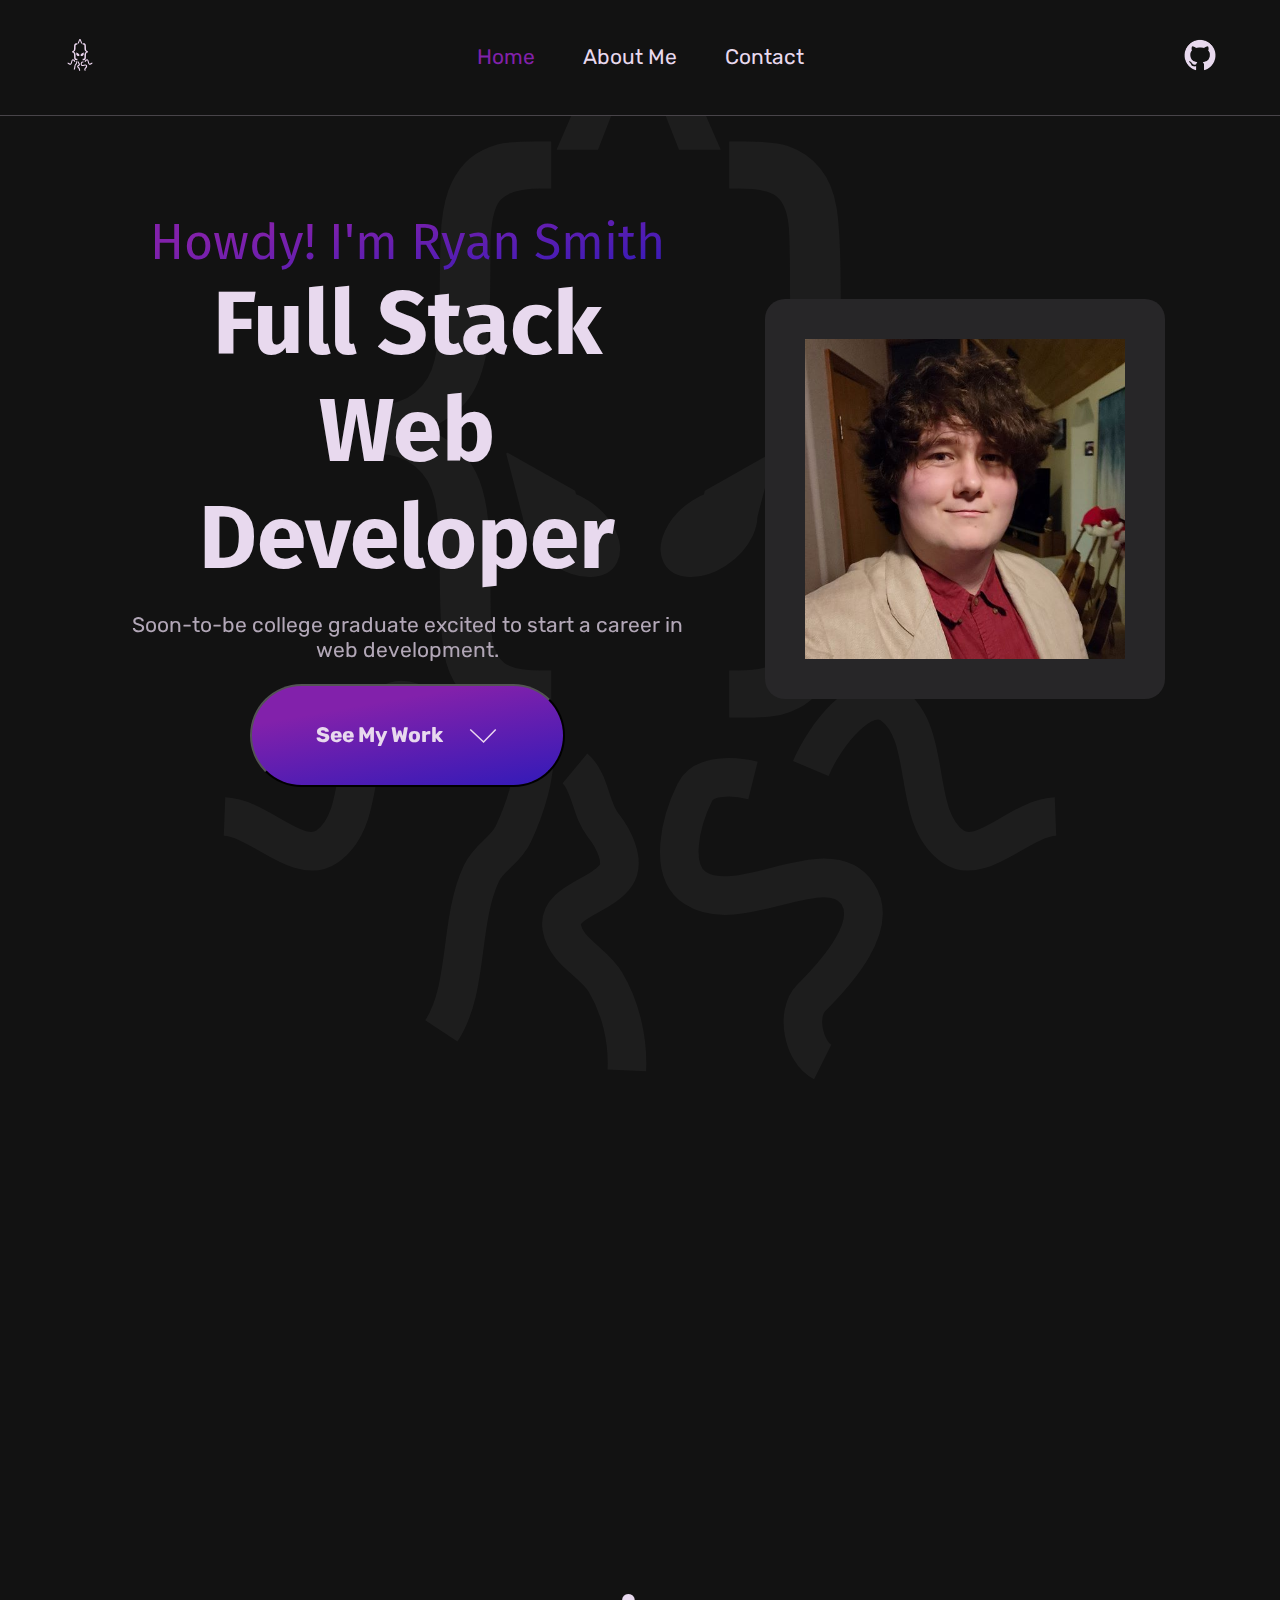
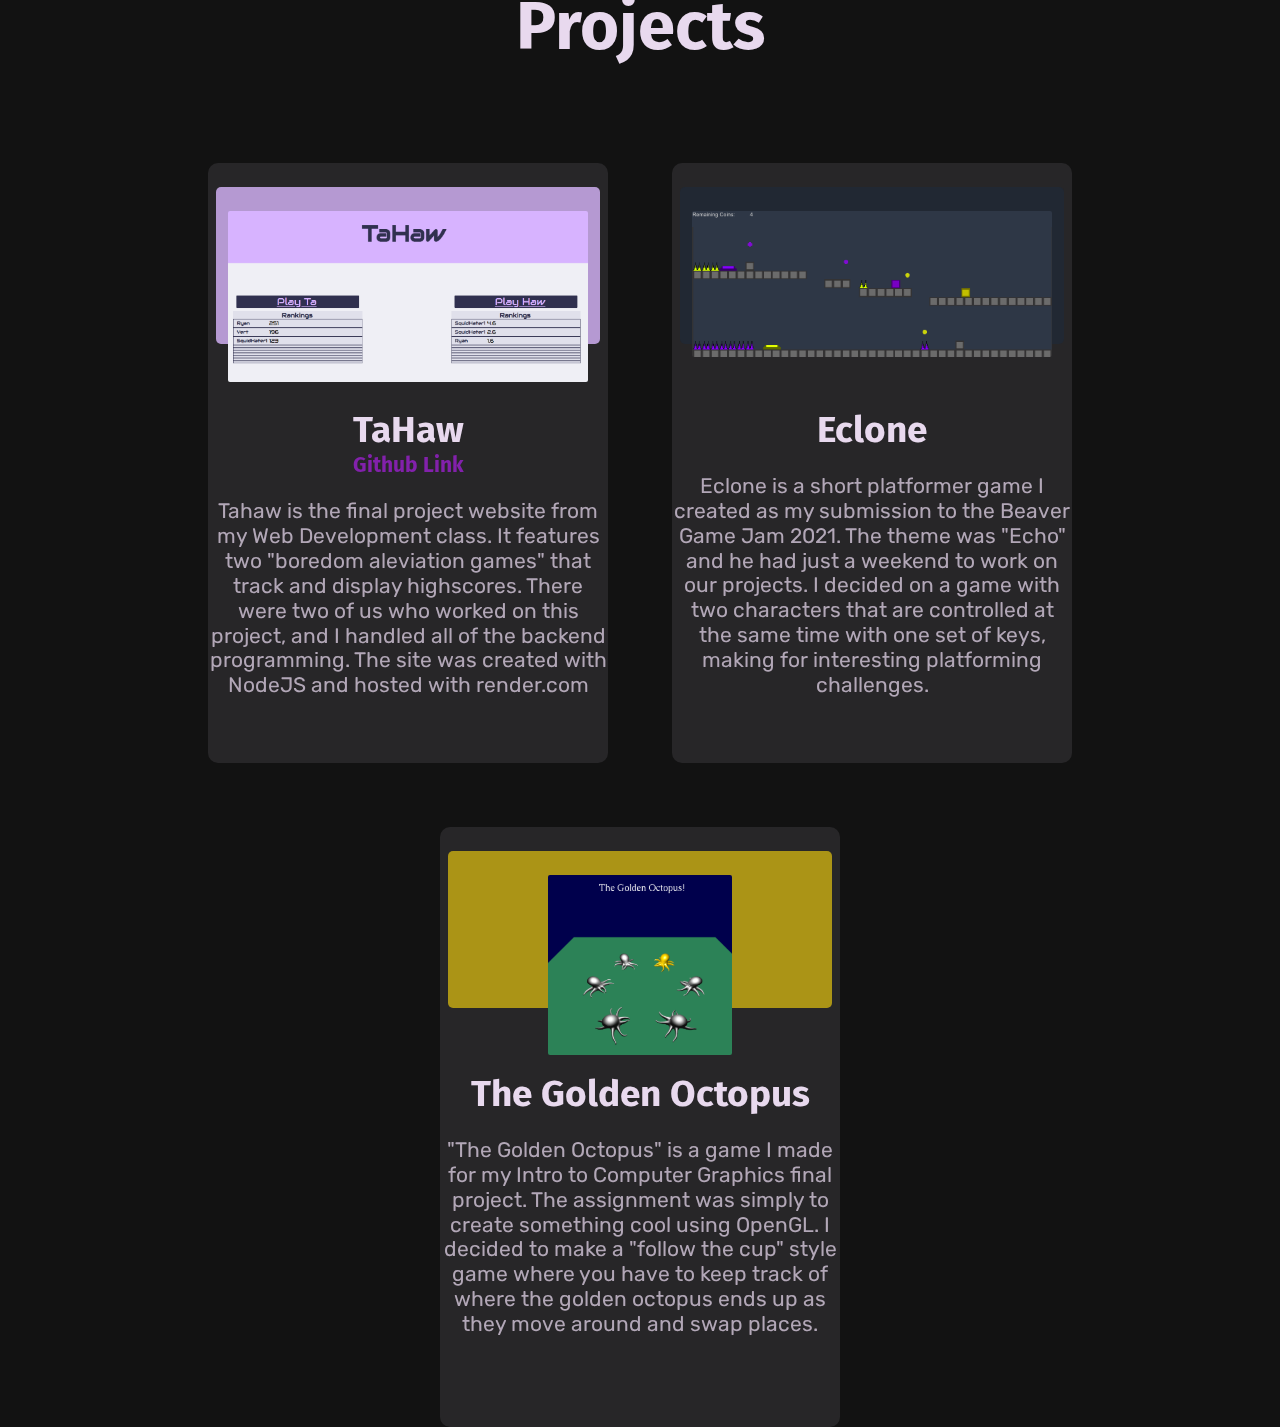
==== commit 8e4a94f9: "Changes hero message" ====
--- a/index.html
+++ b/index.html
@@ -39,7 +39,7 @@
         <div class="homeIntro">
             <h3 class="gradientText">Howdy! I'm Ryan Smith</h3>
             <h1>Full Stack Web Developer</h1>
-            <p>Short thing about why I'm good. This should be a couple sentances but not really any longer.</p>
+            <p>Soon-to-be college graduate excited to start a career in web development.</p>
             <button type="button" id="seeWorkButton">
                 <p class="buttonText">See My Work</p>
                 <img src="./downArrow.svg" class="buttonDownArrow">
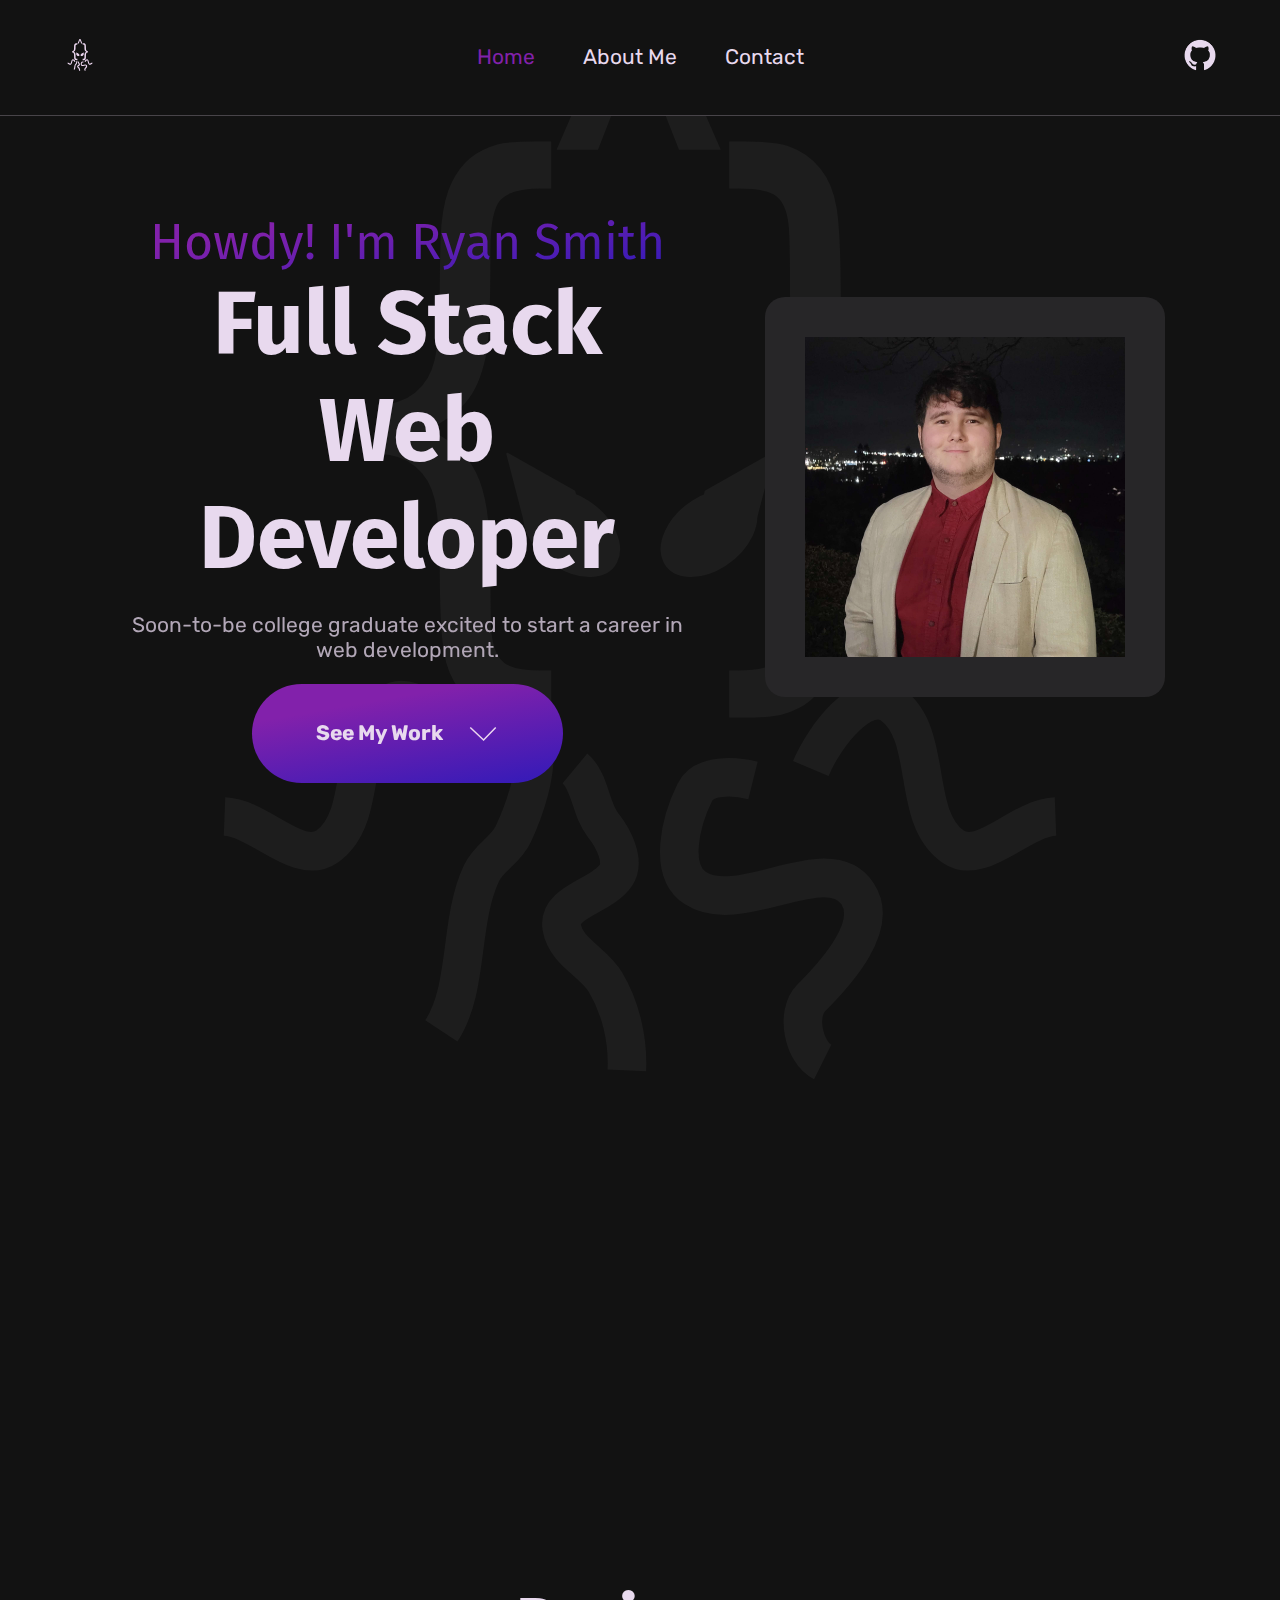
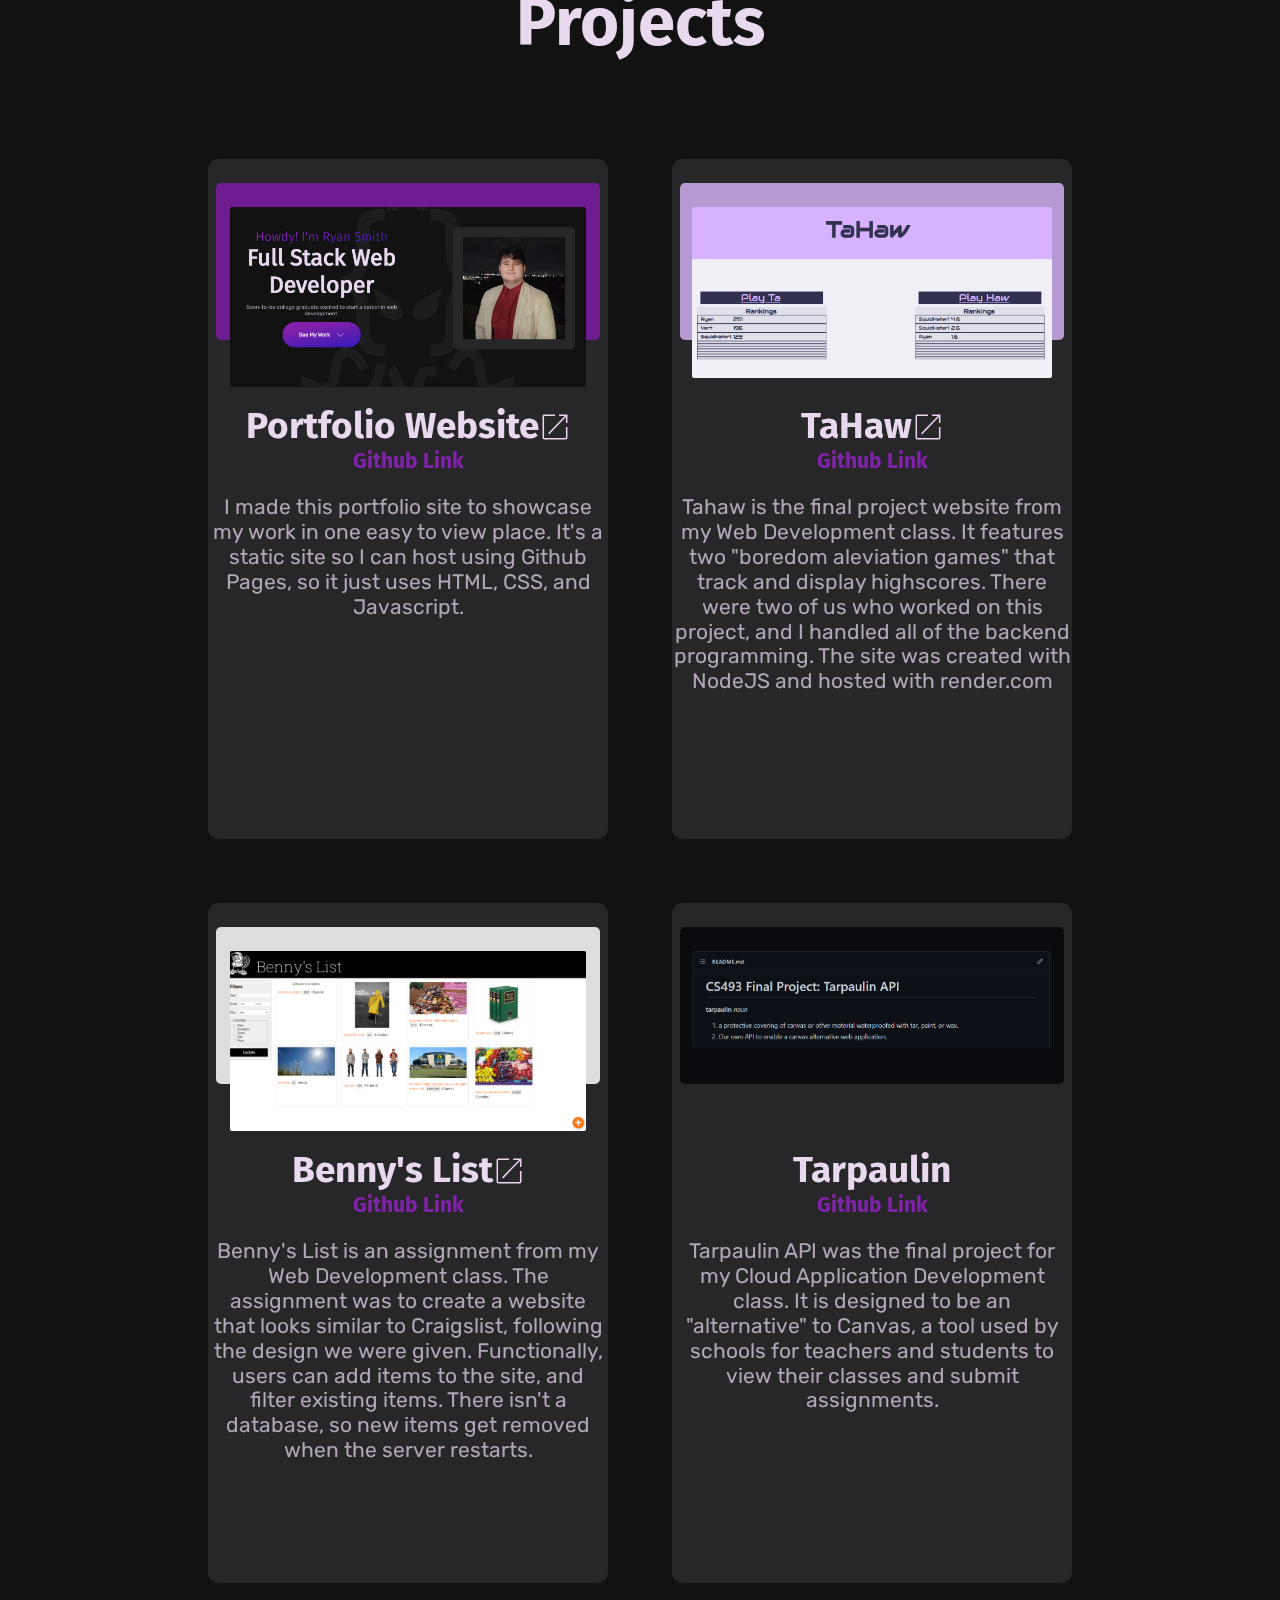
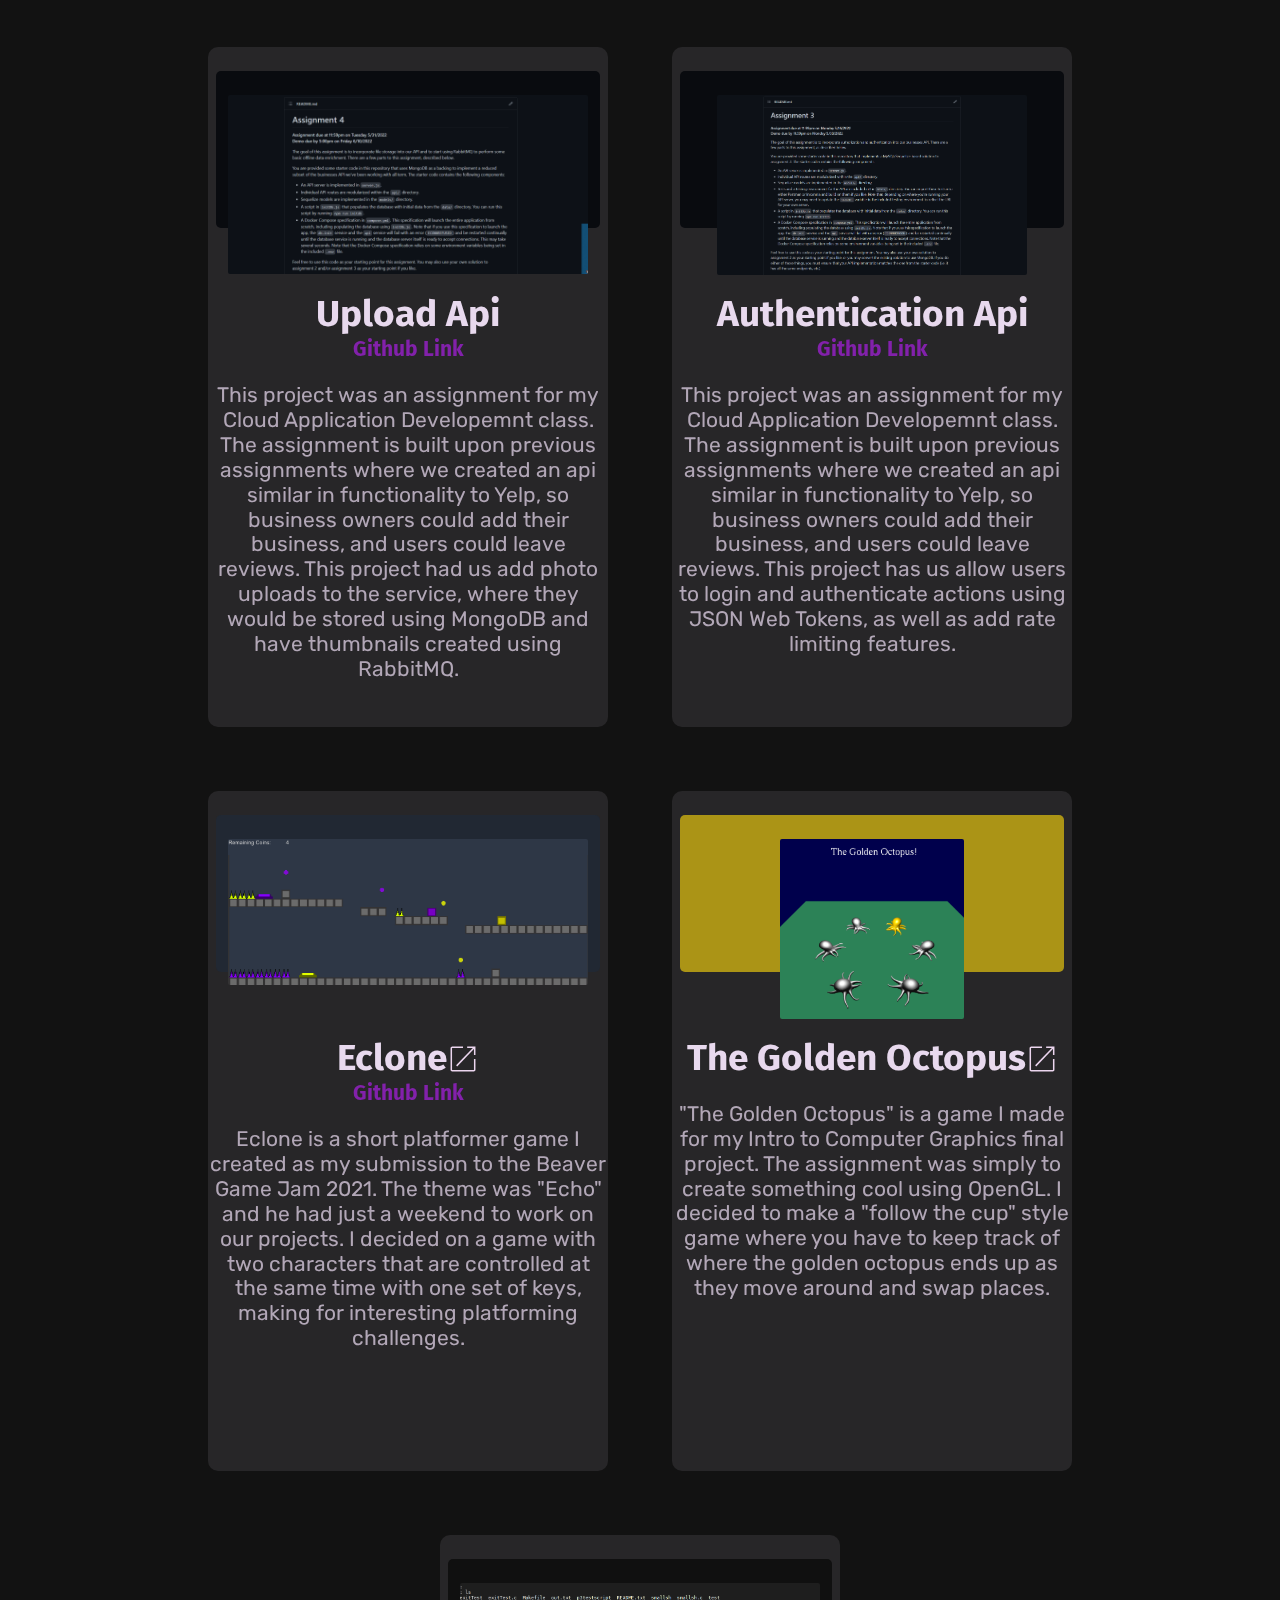
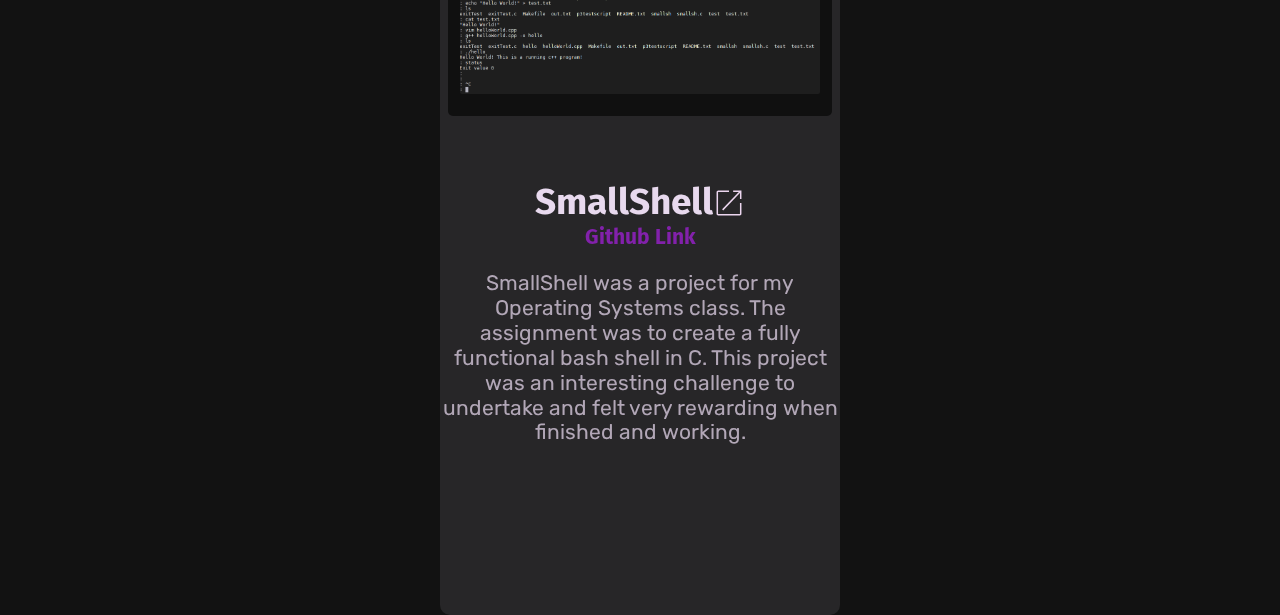
==== commit 4ea246a9: "Added projects and changed home photo" ====
--- a/index.html
+++ b/index.html
@@ -6,14 +6,14 @@
     <link rel="stylesheet" href="https://fonts.googleapis.com/css2?family=Rubik">
     <link rel="stylesheet" href="https://fonts.googleapis.com/css2?family=Fira+Sans">
     <link rel="stylesheet" href="./style.css">
-    <link rel="icon" href="./squidIcon.ico">
+    <link rel="icon" href="./images/squidIcon.ico">
     <script src="./index.js" charset="utf-8" defer></script>
 </head>
 <body>
     
     <div class="header">
         <a href="./index.html">
-            <img src="./squid-black.svg" alt="SquidHater1" id="myLogo">
+            <img src="./images/squid-black.svg" alt="SquidHater1" id="myLogo">
         </a>
 
         <div class="navigation">
@@ -29,7 +29,7 @@
         </div>
 
         <a href="https://github.com/SquidHater1">
-            <img src="./github-mark.png" alt="Github" id="githubLogo">
+            <img src="./images/github-mark.png" alt="Github" id="githubLogo">
         </a>
     </div>
 
@@ -42,15 +42,15 @@
             <p>Soon-to-be college graduate excited to start a career in web development.</p>
             <button type="button" id="seeWorkButton">
                 <p class="buttonText">See My Work</p>
-                <img src="./downArrow.svg" class="buttonDownArrow">
+                <img src="./images/downArrow.svg" class="buttonDownArrow">
             </button>
         </div>
 
-        <img src="./homePic.jpg" id="homePhoto">
+        <img src="./images/homePic.png" id="homePhoto">
     </div>
 
     <div class="backgroundDiv">
-        <img src="./squid-black.svg" id="backgroundImg">
+        <img src="./images/squid-black.svg" id="backgroundImg">
     </div>
 
     <div class="projectsArea">
@@ -58,11 +58,26 @@
         <div class="projectsList">
             
             <div class="project">
+                <div class="projectColor" id="portfolioColor"></div>
+                <img src="./images/portfolio.png" class="projectImg">
+                <div class="projectText">
+                    <a href="https://squidhater1.github.io">
+                        <h4 class="projectTitle">Portfolio Website<img class="launchIcon" src="./images/launch.svg"/></h4>
+                    </a>
+                    <a href="https://github.com/SquidHater1/squidhater1.github.io">
+                        <h6 class="projectGithubLink">Github Link</h6>
+                    </a>
+                    <p>I made this portfolio site to showcase my work in one easy to view place. It's a static site so I can host using Github Pages, so it just uses HTML, CSS, and Javascript.</p>
+                </div>
+            </div>
+
+            <div class="project">
                 <div class="projectColor" id="tahawColor"></div>
-                <img src="./Tahaw.png" class="projectImg">
+                <img src="./images/Tahaw.png" class="projectImg">
                 <div class="projectText">
                     <a href="https://tahaw.onrender.com">
-                        <h4 class="projectTitle">TaHaw</h4>
+                        <h4 class="projectTitle">TaHaw<img class="launchIcon" src="./images/launch.svg"/></h4>
+                        
                     </a>
                     <a href="https://github.com/SquidHater1/tahaw">
                         <h6 class="projectGithubLink">Github Link</h6>
@@ -72,11 +87,64 @@
             </div>
 
             <div class="project">
+                <div class="projectColor" id="bennyColor"></div>
+                <img src="./images/bennyslist.png" class="projectImg">
+                <div class="projectText">
+                    <a href="https://bennyslist.onrender.com">
+                        <h4 class="projectTitle">Benny's List<img class="launchIcon" src="./images/launch.svg"/></h4>
+                    </a>
+                    <a href="https://github.com/SquidHater1/bennyslist">
+                        <h6 class="projectGithubLink">Github Link</h6>
+                    </a>
+                    <p>Benny's List is an assignment from my Web Development class. The assignment was to create a website that looks similar to Craigslist, following the design we were given. Functionally, users can add items to the site, and filter existing items. There isn't a database, so new items get removed when the server restarts.</p>
+                </div>
+            </div>
+
+            <div class="project">
+                <div class="projectColor" id="tarpaulinColor"></div>
+                <img src="./images/tarpaulin.png" class="projectImg">
+                <div class="projectText">
+                    <h4 class="projectTitle">Tarpaulin</h4>
+                    <a href="https://github.com/SquidHater1/cs493Final">
+                        <h6 class="projectGithubLink">Github Link</h6>
+                    </a>
+                    <p>Tarpaulin API was the final project for my Cloud Application Development class. It is designed to be an "alternative" to Canvas, a tool used by schools for teachers and students to view their classes and submit assignments.</p>
+                </div>
+            </div>
+
+            <div class="project">
+                <div class="projectColor" id="uploadColor"></div>
+                <img src="./images/uploadApi.png" class="projectImg">
+                <div class="projectText">
+                    <h4 class="projectTitle">Upload Api</h4>
+                    <a href="https://github.com/SquidHater1/cs493Assignment4">
+                        <h6 class="projectGithubLink">Github Link</h6>
+                    </a>
+                    <p>This project was an assignment for my Cloud Application Developemnt class. The assignment is built upon previous assignments where we created an api similar in functionality to Yelp, so business owners could add their business, and users could leave reviews. This project had us add photo uploads to the service, where they would be stored using MongoDB and have thumbnails created using RabbitMQ.</p>
+                </div>
+            </div>
+
+            <div class="project">
+                <div class="projectColor" id="authColor"></div>
+                <img src="./images/authApi.png" class="projectImg">
+                <div class="projectText">
+                    <h4 class="projectTitle">Authentication Api</h4>
+                    <a href="https://github.com/SquidHater1/cs493Assignment3">
+                        <h6 class="projectGithubLink">Github Link</h6>
+                    </a>
+                    <p>This project was an assignment for my Cloud Application Developemnt class. The assignment is built upon previous assignments where we created an api similar in functionality to Yelp, so business owners could add their business, and users could leave reviews. This project has us allow users to login and authenticate actions using JSON Web Tokens, as well as add rate limiting features.</p>
+                </div>
+            </div>
+
+            <div class="project">
                 <div class="projectColor" id="ecloneColor"></div>
-                <img src="./Eclone.png" class="projectImg">
+                <img src="./images/Eclone.png" class="projectImg">
                 <div class="projectText">
                     <a href="https://squidhater1.itch.io/eclone">
-                        <h4 class="projectTitle">Eclone</h4>
+                        <h4 class="projectTitle">Eclone<img class="launchIcon" src="./images/launch.svg"/></h4>
+                    </a>
+                    <a href="https://github.com/SquidHater1/BeaverGameJam">
+                        <h6 class="projectGithubLink">Github Link</h6>
                     </a>
                     
                     <p>Eclone is a short platformer game I created as my submission to the Beaver Game Jam 2021. The theme was "Echo" and he had just a weekend to work on our projects. I decided on a game with two characters that are controlled at the same time with one set of keys, making for interesting platforming challenges.</p>
@@ -85,12 +153,26 @@
             
             <div class="project">
                 <div class="projectColor" id="goldenColor"></div>
-                <img src="./goldenOctopus.png" class="projectImg">
+                <img src="./images/goldenOctopus.png" class="projectImg">
                 <div class="projectText">
                     <a href="https://media.oregonstate.edu/media/t/1_5oh58zi7">
-                        <h4 class="projectTitle">The Golden Octopus</h4>
+                        <h4 class="projectTitle">The Golden Octopus<img class="launchIcon" src="./images/launch.svg"/></h4>
                     </a>
                     <p>"The Golden Octopus" is a game I made for my Intro to Computer Graphics final project. The assignment was simply to create something cool using OpenGL. I decided to make a "follow the cup" style game where you have to keep track of where the golden octopus ends up as they move around and swap places.</p>
+                </div>
+            </div>
+
+            <div class="project">
+                <div class="projectColor" id="smallColor"></div>
+                <img src="./images/smallshell.png" class="projectImg">
+                <div class="projectText">
+                    <a href="https://github.com/SquidHater1/smallShell">
+                        <h4 class="projectTitle">SmallShell<img class="launchIcon" src="./images/launch.svg"/></h4>
+                    </a>
+                    <a href="https://github.com/SquidHater1/smallshell">
+                        <h6 class="projectGithubLink">Github Link</h6>
+                    </a>
+                    <p>SmallShell was a project for my Operating Systems class. The assignment was to create a fully functional bash shell in C. This project was an interesting challenge to undertake and felt very rewarding when finished and working.</p>
                 </div>
             </div>
             
--- a/style.css
+++ b/style.css
@@ -168,6 +168,7 @@
     display: flex;
     justify-content: center;
     align-items: center;
+    border: 0px;
     padding-left: 64px;
     padding-right: 64px;
     padding-top: 16px;
@@ -182,11 +183,15 @@
     font-weight: bold;
 }
 
-.buttonDownArrow{
+.buttonDownArrow, .launchIcon{
     width: 32px;
     height: 32px;
     padding-left: 24px;
     filter: invert(96%) sepia(2%) saturate(5751%) hue-rotate(201deg) brightness(91%) contrast(107%);
+}
+
+.launchIcon{
+    padding-left: 0px;
 }
 
 #homePhoto{
@@ -224,7 +229,7 @@
 
 .project{
     width: 400px;
-    height: 600px;
+    height: 680px;
     background-color: var(--white10);
     border-radius: 10px;
     display: flex;
@@ -241,6 +246,9 @@
     border-radius: 5px;
 }
 
+#portfolioColor{
+    background-color: #6f1c92;
+}
 
 #tahawColor{
     background-color: #B599D2;
@@ -252,6 +260,26 @@
 
 #goldenColor{
     background-color: #AB9416;
+}
+
+#bennyColor{
+    background-color: #DDDDDD;
+}
+
+#tarpaulinColor{
+    background-color: #090b0f;
+}
+
+#uploadColor{
+    background-color: #090b0f;
+}
+
+#authColor{
+    background-color: #090b0f;
+}
+
+#smallColor{
+    background-color: #101010;
 }
 
 .projectImg{
@@ -265,6 +293,12 @@
 .projectText{
     margin-top: 64px;
     text-align: center;
+}
+
+.projectTitle{
+    display: flex;
+    justify-content: center;
+    align-items: center;
 }
 
 
@@ -330,6 +364,24 @@
     width: 64px;
 }
 
+#extraAboutMe{
+    display: flex;
+    flex-wrap: wrap;
+    justify-content: space-between;
+    margin-left: 64px;
+    margin-right: 64px;
+    gap: 64px;
+    align-items: center;
+}
+
+.aboutPhotos{
+    max-width: 580px;
+    max-height: 580px;
+    border-radius: 10px;
+}
+
+
+
 #contactBodyContent{
     display: flex;
     justify-content: center;
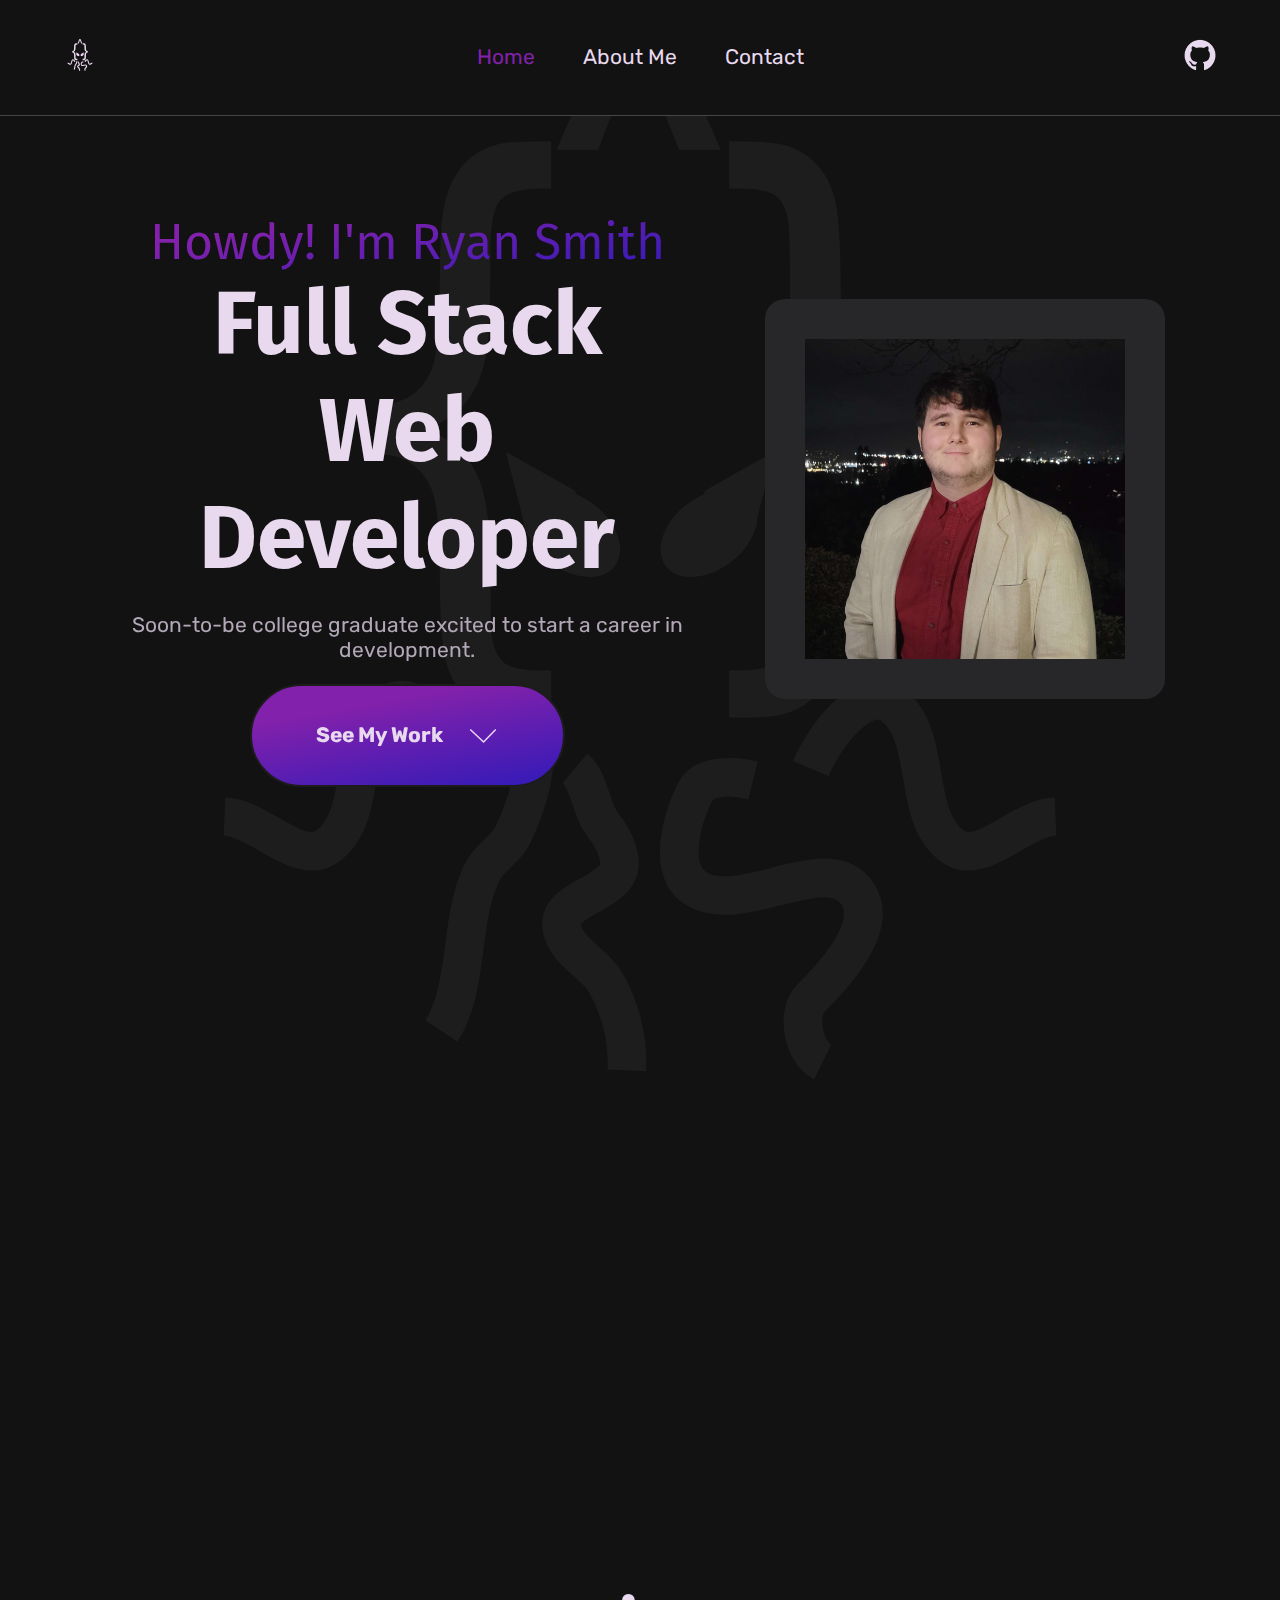
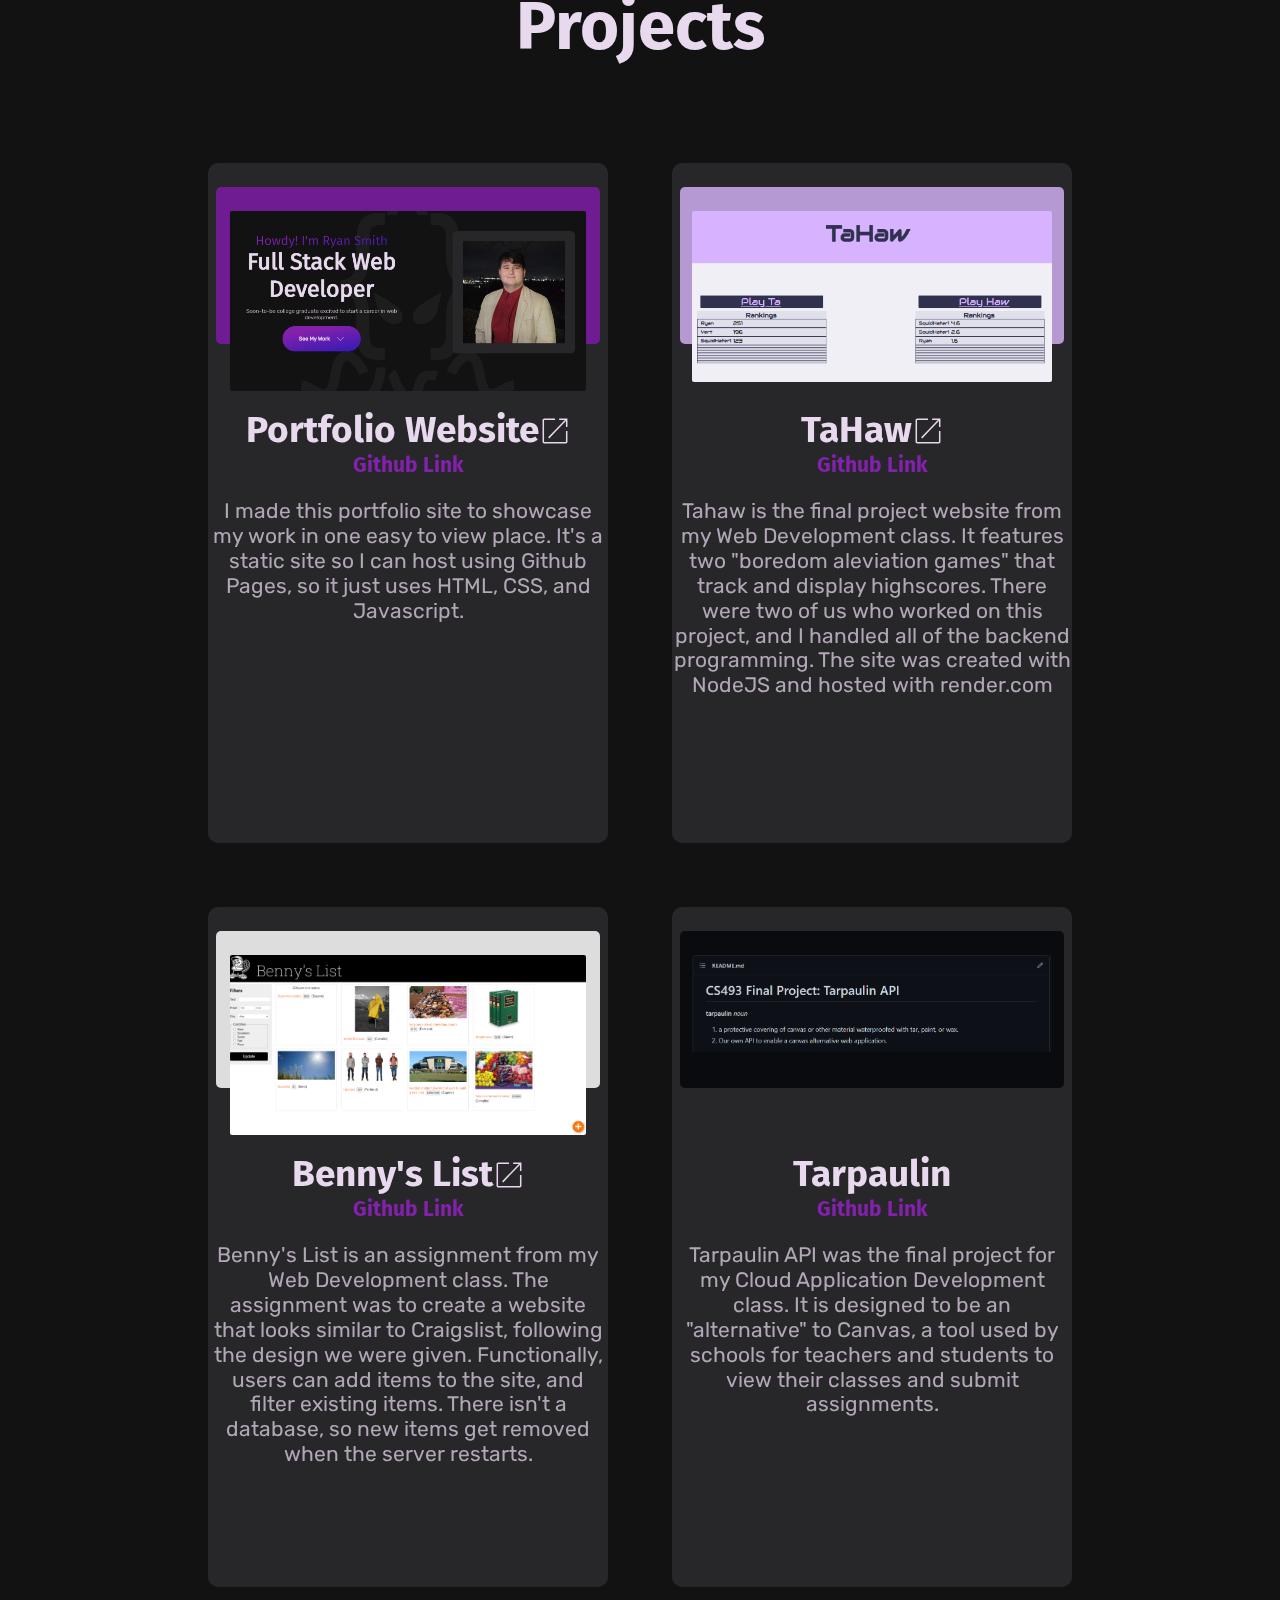
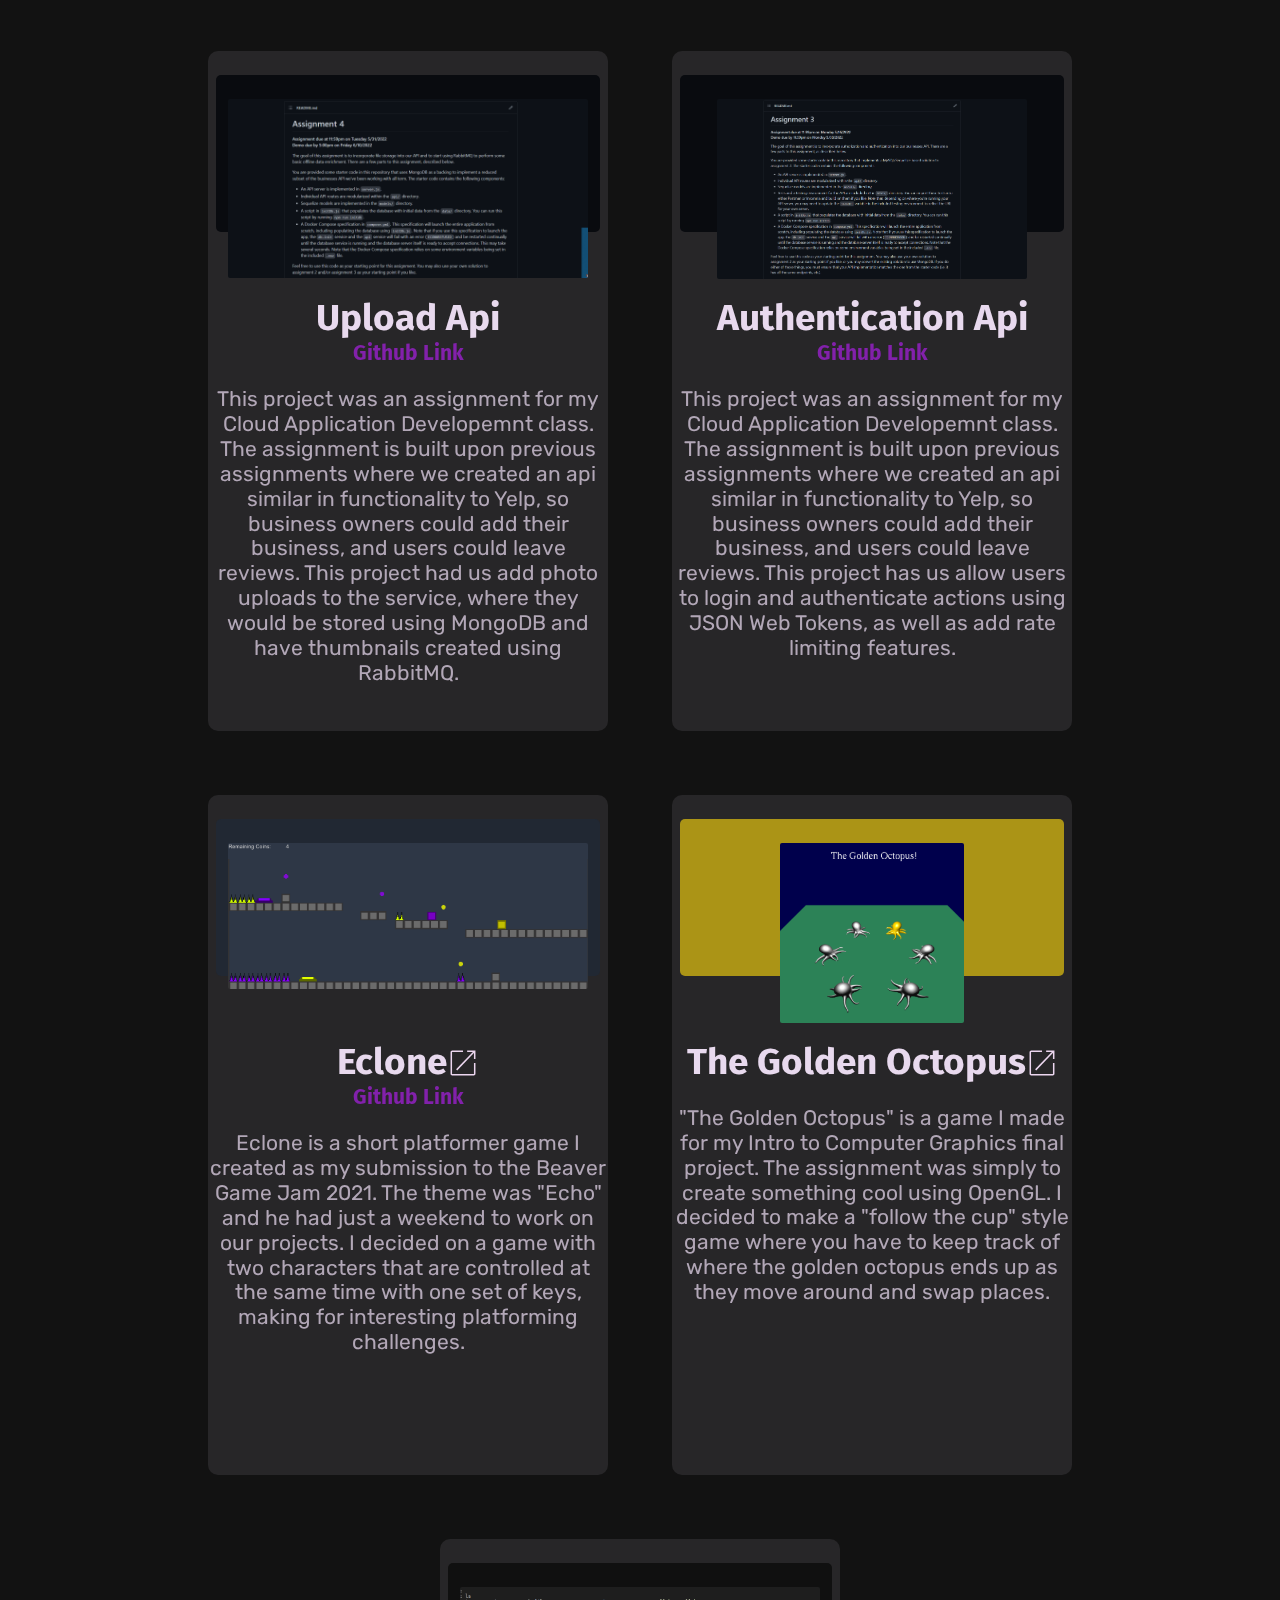
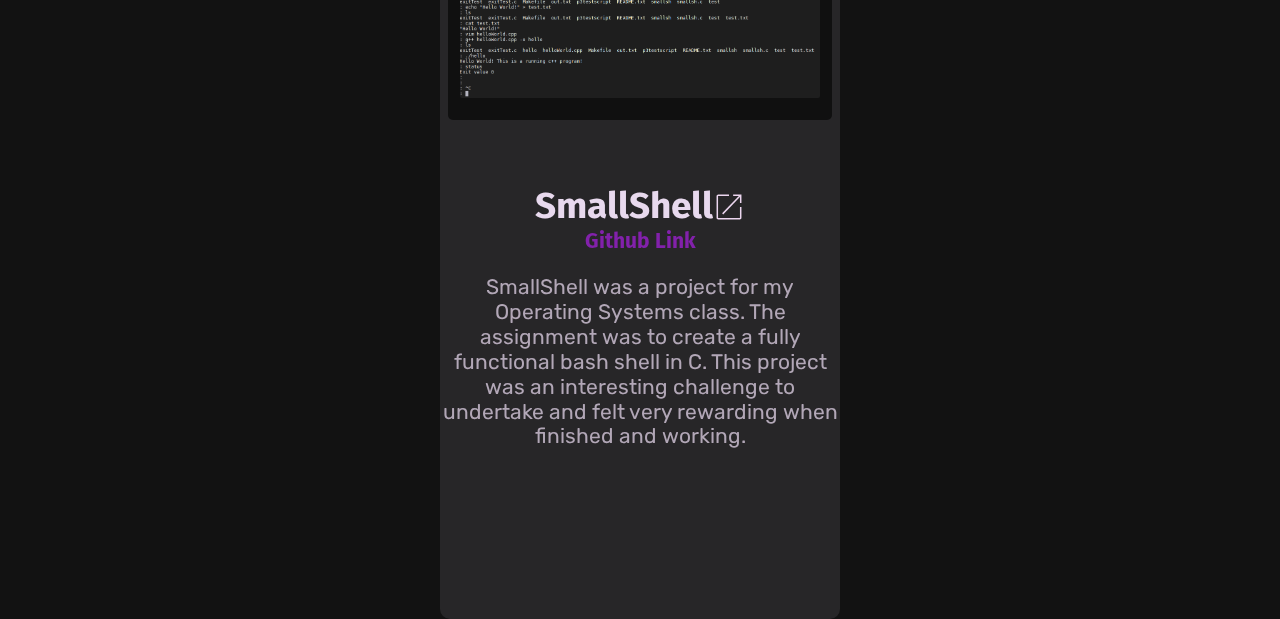
==== commit cdec2785: "Updated Skills and button UI" ====
--- a/index.html
+++ b/index.html
@@ -39,7 +39,7 @@
         <div class="homeIntro">
             <h3 class="gradientText">Howdy! I'm Ryan Smith</h3>
             <h1>Full Stack Web Developer</h1>
-            <p>Soon-to-be college graduate excited to start a career in web development.</p>
+            <p>Soon-to-be college graduate excited to start a career in development.</p>
             <button type="button" id="seeWorkButton">
                 <p class="buttonText">See My Work</p>
                 <img src="./images/downArrow.svg" class="buttonDownArrow">
--- a/style.css
+++ b/style.css
@@ -144,6 +144,11 @@
     flex-wrap: wrap;
 }
 
+#aboutHero{
+    margin-left: 0px;
+    margin-right: 0px;
+}
+
 .homeIntro{
     display: flex;
     flex-direction: column;
@@ -168,7 +173,7 @@
     display: flex;
     justify-content: center;
     align-items: center;
-    border: 0px;
+    border: 2px;
     padding-left: 64px;
     padding-right: 64px;
     padding-top: 16px;
@@ -176,6 +181,15 @@
     border-radius: 100px;
     background: rgb(130,33,171);
     background: linear-gradient(170deg, rgba(130,33,171,1) 25%, rgba(50,26,184,1) 100%);
+    cursor: pointer;
+    border-style: solid;
+    border-color: var(--white5);
+}
+
+#seeWorkButton:hover, #submitFormButton:hover {
+    border: 2px;
+    border-style: solid;
+    border-color: var(--primary);
 }
 
 .buttonText{
@@ -306,18 +320,19 @@
 
 #aboutHero{
     flex-direction: column;
+    justify-content: center;
     padding-bottom: 0px;
-    padding-left: 256px;
-    padding-right: 256px;
+    margin-left: 13.33%;
+    margin-right: 13.33%;
 }
 
 #aboutHeroContent{
-    width: 100%;
-    display: flex;
-    justify-content: space-between;
-    padding-left:0px;
-    padding-right: 0px;
-    align-items: center;
+    display: flex;
+    justify-content:space-evenly;
+    gap: 128px;  
+    align-items:center;
+    flex-wrap: wrap-reverse;
+    width:100%;
 }
 
 #relevantSkills{
@@ -336,7 +351,7 @@
 
 #relevantSkillsContent{
     text-align: center;
-    margin-top: 16px;
+    margin-top: 8px;
 }
 
 ul#relevantSkillsList{
@@ -346,7 +361,7 @@
     font-weight: bold;
     font-size:21px;
     line-height: 30.2px;
-    margin-top: 48px;
+    margin-top: 16px;
     margin-left: 32px;
 }
 
@@ -458,3 +473,127 @@
     color: var(--primary);
 }
 
+@media screen and (max-width: 650px){
+    .hero{
+        margin-top: 32px;
+    }
+    
+    .homeIntro{
+        display: flex;
+        flex-direction: column;
+        width: 44.44%;
+        max-width: 350px;
+        min-width: 300px;
+        height: 37.5%;
+        justify-content: space-evenly;
+        align-items: center;
+        text-align: center;
+    }
+
+    .header{
+        padding-top: 16px;
+        padding-bottom:16px;
+        padding-left: 0px;
+        padding-right: 0px;
+    }
+
+
+    
+    h1{
+        font-size: 44px;
+        line-height: 53px;
+    }
+    
+    h2{
+        font-size:33px;
+        line-height: 40px;
+    }
+    
+    h3{
+        font-size:25px;
+        font-weight: normal;
+        line-height: 30px;
+    }
+    
+    h4{
+        font-size:18px;
+        line-height: 22px;
+    }
+    
+    h5{
+        font-size:14px;
+        line-height: 16px;
+    }
+    
+    h6{
+        font-size:11px;
+        line-height: 13px;
+    }
+    
+    p, .formText{
+        font-size: 11px;
+        line-height: 12px;
+    }
+
+    #homePhoto{
+        max-width: 300px;
+        min-width: 220px;
+    }
+
+    .projectsList{
+        padding-top: 32px;
+        display: flex;
+        flex-wrap: wrap;
+        width: 100%;
+        justify-content: center;
+        align-items: center;
+        gap: 64px;
+    }
+
+    .project{
+        width: 320px;
+        height: 480px;
+    }
+    
+    .projectColor{
+        margin-top: 24px;
+        max-width: 95%;
+        height: 130px;
+    }
+    
+    .projectImg{
+        max-width: 280px;
+        max-height: 180px;
+        margin-top: 32px;
+    }
+    
+    .projectText{
+        margin-top: 64px;
+    }
+
+    #aboutHeroContent{
+        gap: 0px;  
+    }
+
+    #aboutMeText{
+        width: 300px;
+        height: 300px;
+        
+    }
+
+    .aboutPhotos{
+        max-width: 340px;
+        margin: 0px;
+        padding: 0px;
+    }
+
+    #extraAboutMe{
+        display: flex;
+        flex-wrap: wrap;
+        justify-content: space-between;
+        margin-left: 0px;
+        margin-right: 0px;
+        gap: 64px;
+        align-items: center;
+    }
+}